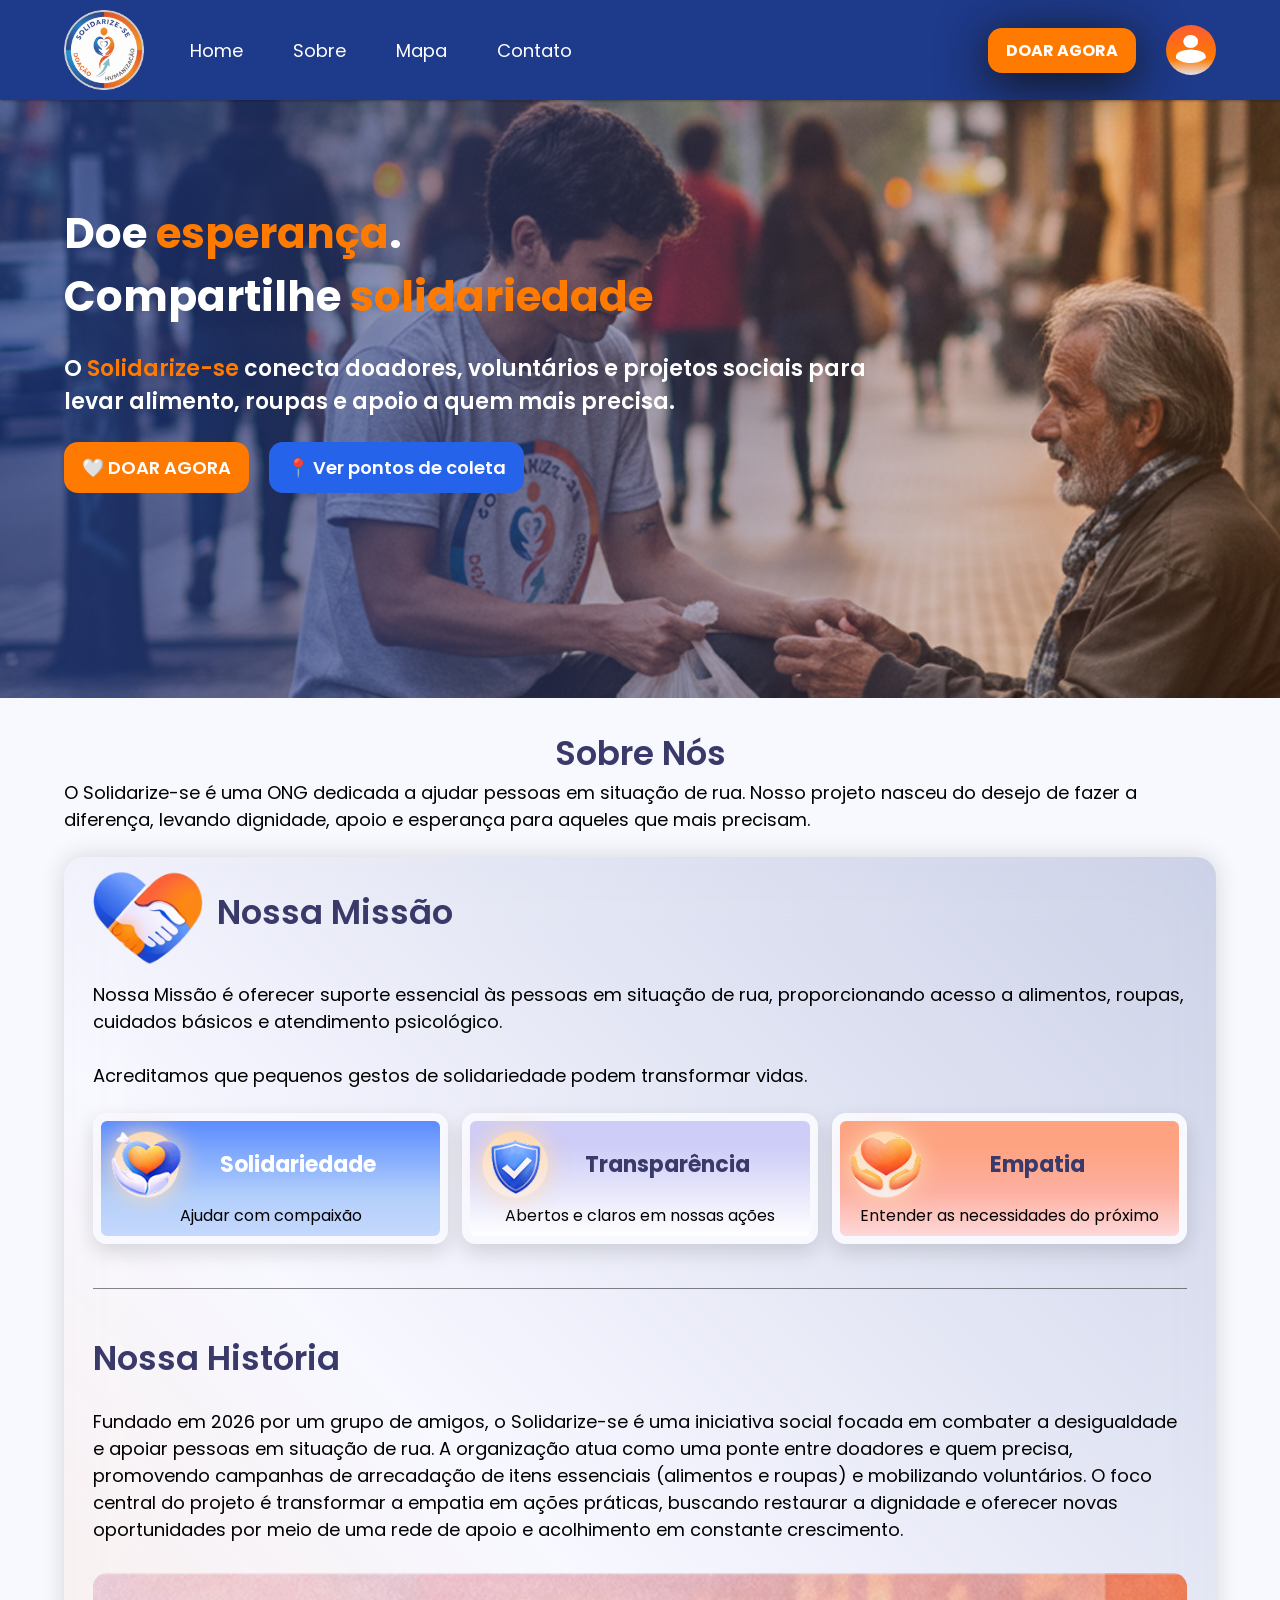
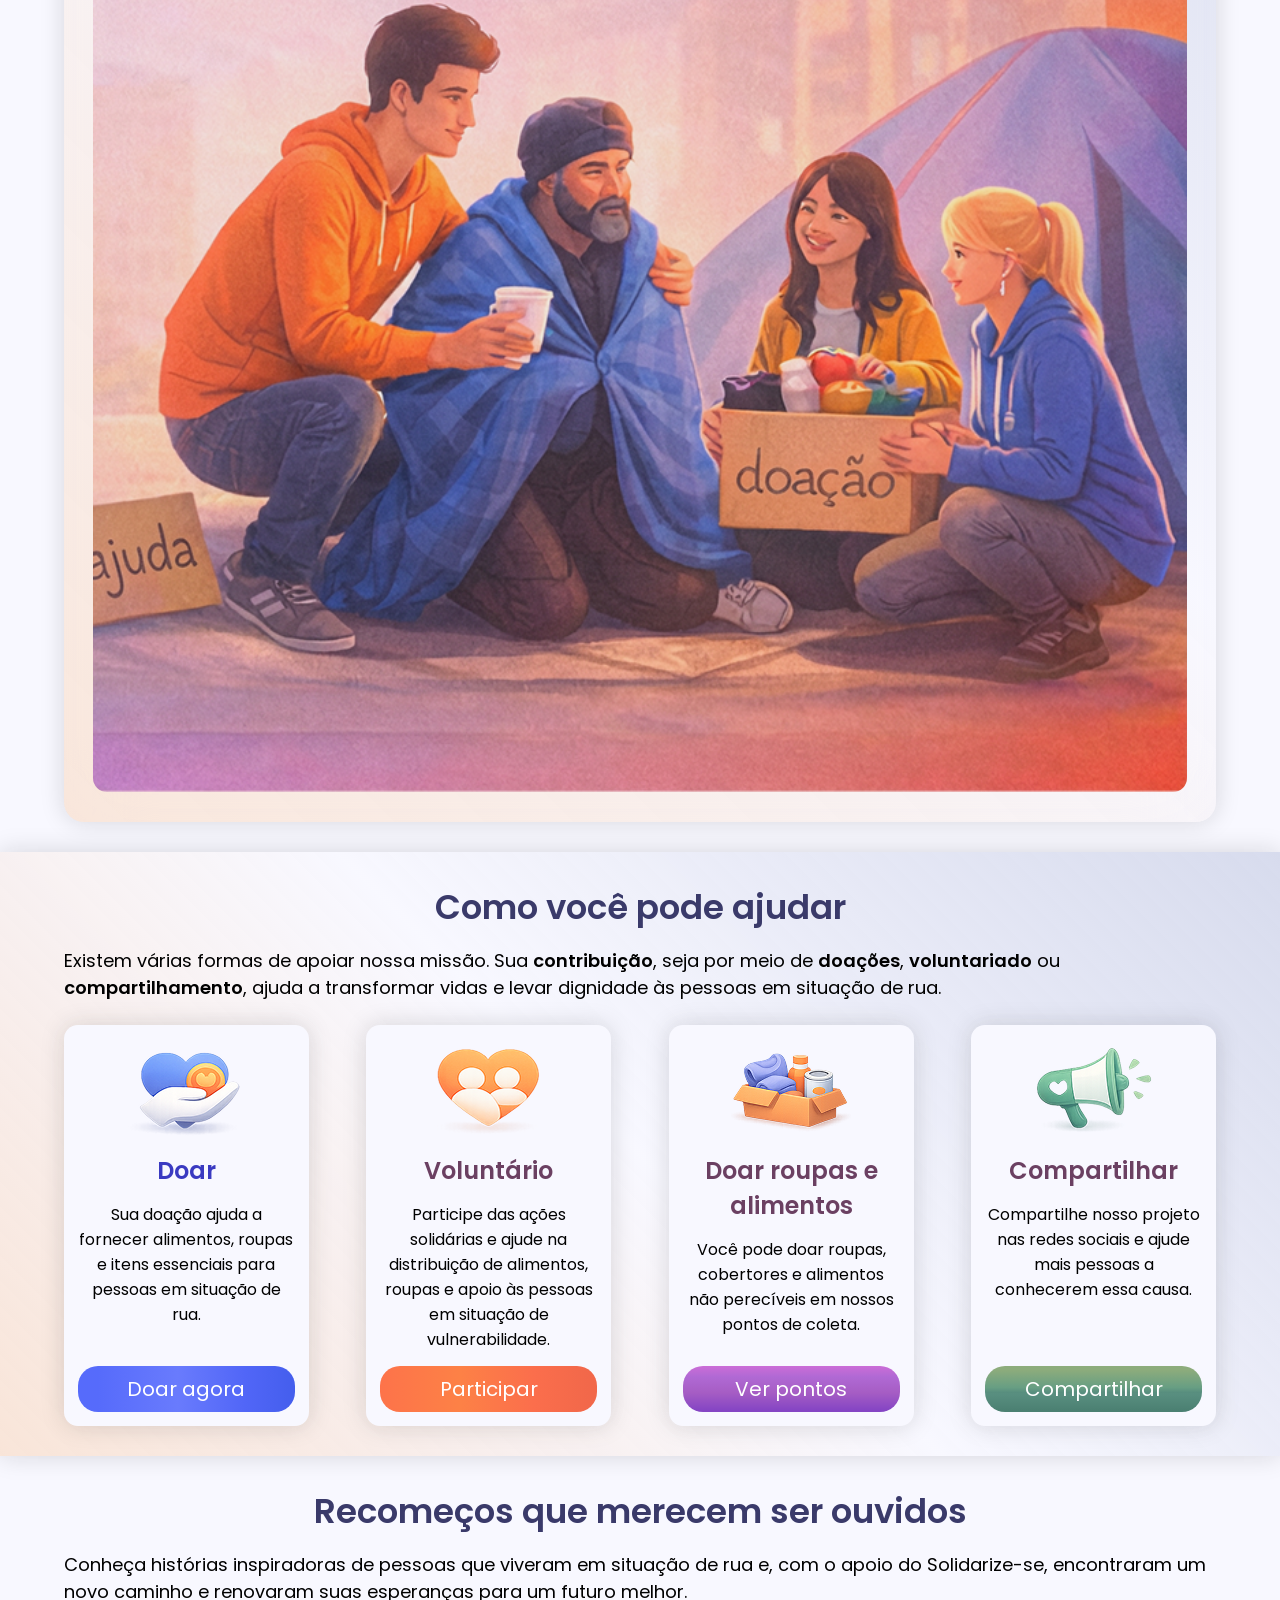
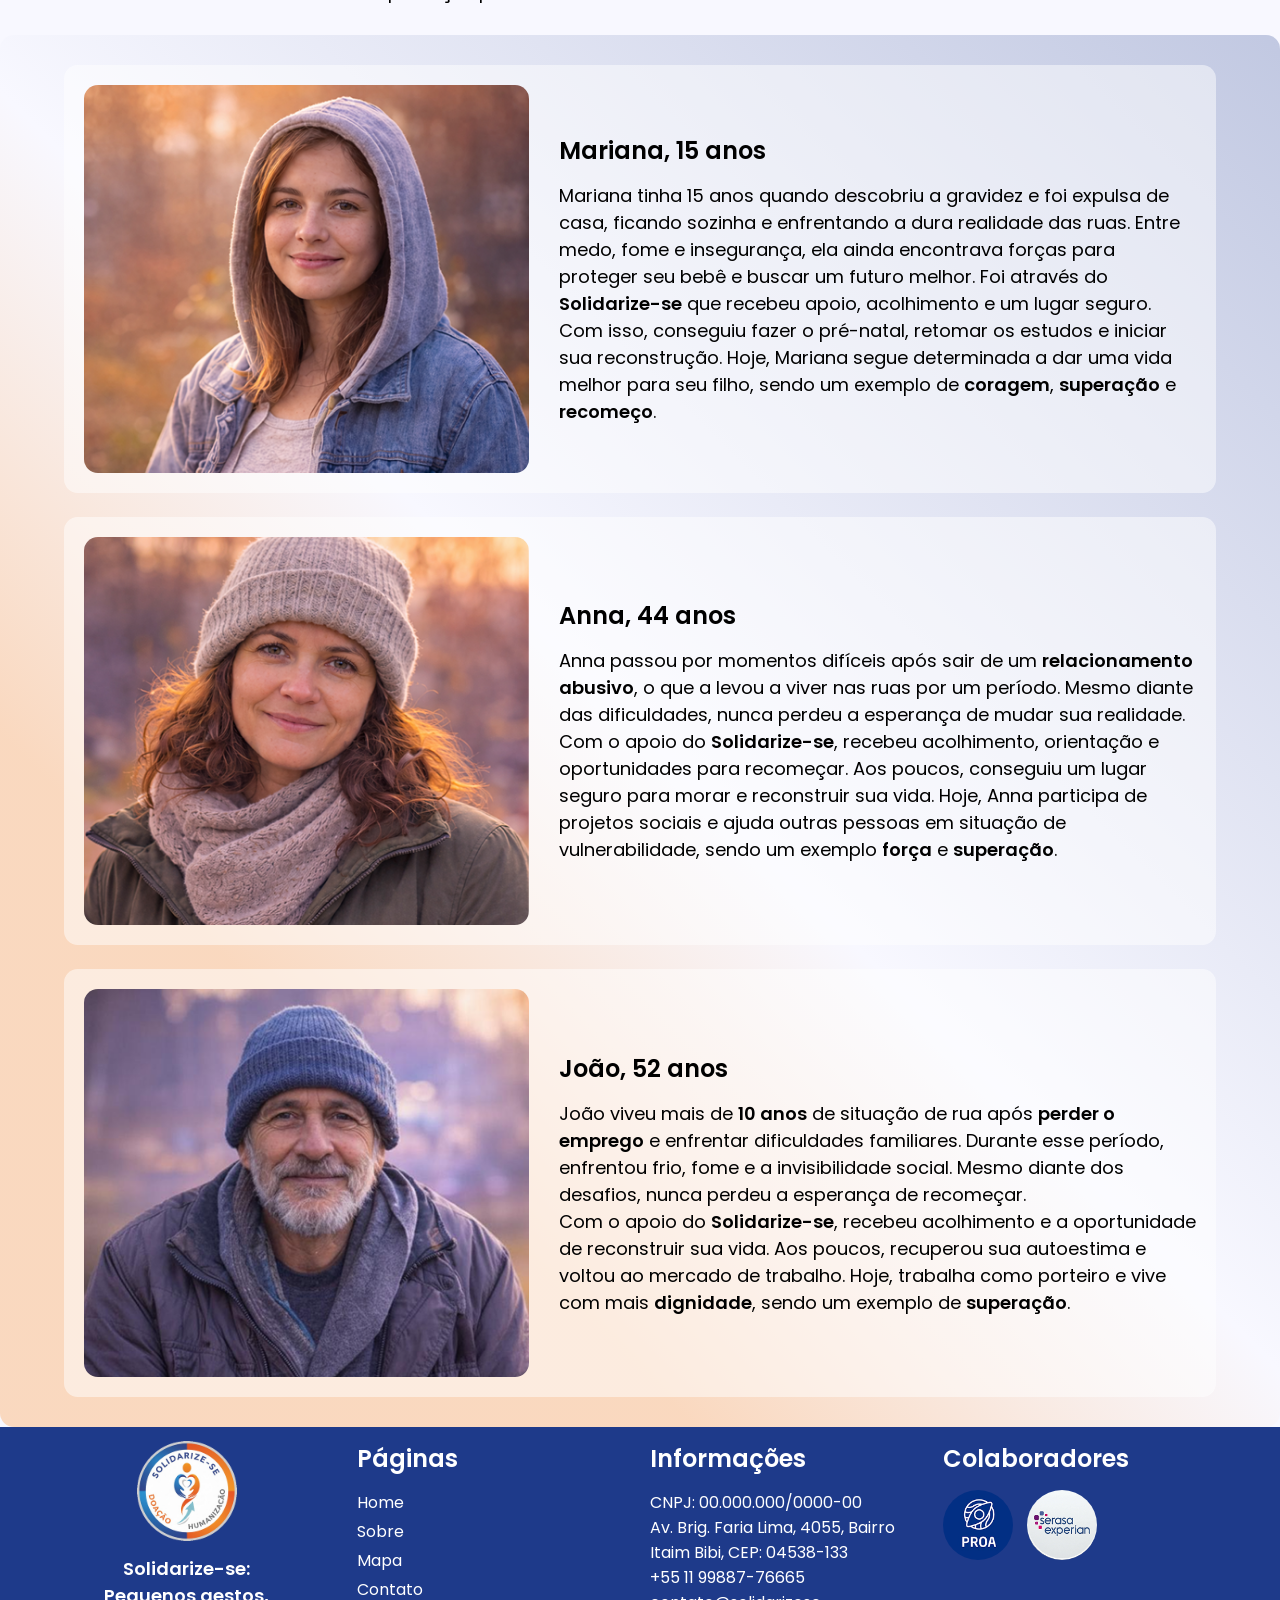
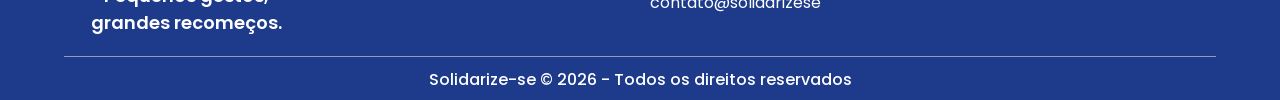
==== index.html @ 6c12a1a9 "feat: Adicionando a tela principal da plataforma" ====
<!DOCTYPE html>
<html lang="pt-br">
<head>
    <meta charset="UTF-8">
    <meta name="viewport" content="width=device-width, initial-scale=1.0">

    <link rel="stylesheet" href="./css/style.css" type="text/css">

    <meta name="author" content="Jéssica Santos">
    <meta name="author" content="Jhenifer Rayssa">
    <meta name="author" content="Matheus Júnior">
    <meta name="author" content="Matheus Matos">
    <meta name="author" content="Rafael Rocha">
    <meta name="author" content="Samuel Sousa">
    <meta name="author" content="Stephanie Almeida">
    <meta name="author" content="Yasmim Vale">

    <script src="./src/script.js" defer></script>

    <title>Solidarize-se | Home</title>
</head>
<body>

    <!--Acessibilidade Geral-->
     <script>
      (function(d) {
        var s = d.createElement("script");
        s.setAttribute("data-account", "yI0rffa6gk");
        s.setAttribute("src", "https://cdn.userway.org/widget.js");
        (d.body || d.head).appendChild(s);

        var style = d.createElement("style");
        style.innerHTML = `.uw-sl, .uwy div {top: 95% !important;} .ulsti, .uiiw {background-color: #FF7A00 !important; border-radius: 50% !important}`
        d.head.appendChild(style)

      })(document)
    </script>


    <!--Estruturação Principal-->

    <!--Header-->
    <header class="header">

        <!--Header - Menu Lateral-->

        <div class="sideMenu" id="sideMenu">
            <div class="leftSideMenu">
                <div class="exitButtonDiv">
                    <div>
                        <img src="./assets/images/Solidarize-Se-Logo.png" alt="Logo - Solidarize-se">
                    </div>

                    <button id="closeMenuBtn" title="Fechar menu" aria-label="Fechar menu">
                        <img src="./assets/icons/CloseMenuIcon.svg" alt="Ícone em X para fechar menu">
                    </button>
                </div>

                <nav class="navBar">
                    <ul class="pagePaths">
                        <li><a href="">Home</a></li>
                        <li><a href="">Sobre</a></li>
                        <li><a href="">Mapa</a></li>
                        <li><a href="">Contato</a></li>
                    </ul>

                    <div class="userOptions">
                        <a href="#" class="doarBtn">Doar Agora</a>
                        <button class="userBtn">
                            <img src="./assets/images/LoginImg.png" alt="Imagem do Usuário">
                        </button>
                    </div>
                </nav>
            </div>

            <div class="rightSideMenu" id="overlay"></div>
        </div>
        
        <!--Header - Itens Principais-->

        <img src="./assets/images/Solidarize-Se-Logo.png" alt="Logo - Solidarize-Se">

        <div class="navOptions">
            <nav>
                <ul>
                    <li><a href="">Home</a></li>
                    <li><a href="">Sobre</a></li>
                    <li><a href="">Mapa</a></li>
                    <li><a href="">Contato</a></li>
                </ul>
            </nav>
        </div>

        <div class="rightSide">
            <a href="#" class="doarBtn">Doar Agora</a>
            <button class="userBtn">
                <img src="./assets/images/LoginImg.png" alt="Imagem do Usuário">
            </button>

            <button class="burgerMenu" id="openMenuBtn">
                <img src="./assets/icons/BurgerMenuIcon.svg" alt="Ícone do Menu Hambúrguer">
            </button>
        </div>
    </header>

    <main>

        <!--Seção 1 - Principal-->

        <section id="mainSection">
            <div class="leftSide">
                <h1>
                    Doe <span class="colouredText">esperança</span>. <br>
                    Compartilhe <span class="colouredText">solidariedade</span>
                </h1>

                <h3>O <span class="colouredText">Solidarize-se</span> conecta doadores, voluntários e projetos sociais para levar alimento, roupas e apoio a quem mais precisa.</h3>

                <div>
                    <a href="#" class="doarBtn">🤍 DOAR AGORA</a>
                    <a href="#" class="coletaBtn">📍 Ver pontos de coleta</a>
                </div>
            </div>
        </section>

        <!--Seção 2 - Sobre Nós-->

        <section id="aboutSection">
            <div class="topAbout">
                <h2>Sobre Nós</h2>
                <p>O Solidarize-se é uma ONG dedicada a ajudar pessoas em situação de rua. Nosso projeto nasceu do desejo de fazer a diferença, levando dignidade, apoio e esperança para aqueles que mais precisam.</p>
            </div>

            <div class="ourMission">
                <div class="title">
                    <img src="./assets/images/MissaoImg.png" alt="Imagem de cumprimento entre duas mãos em formato de coração">
                    <h2>Nossa Missão</h2>
                </div>

                <div class="missionContent">
                    <p>Nossa Missão é oferecer suporte essencial às pessoas em situação de rua, proporcionando acesso a alimentos, roupas, cuidados básicos e atendimento psicológico.<br/><br/>Acreditamos que pequenos gestos de solidariedade podem transformar vidas.</p>

                    <div class="valuesDiv">
                        <div class="solidariedade valuesBox">
                            <img src="./assets/images/SolidariedadeImg.png" alt="Ícone de Solidariedade" class="img">
                            <h4 class="title">Solidariedade</h4>
                            <span class="text">Ajudar com compaixão</span>
                        </div>
                        <div class="transparencia valuesBox">
                            <img src="./assets/images/TransparenciaImg.png" alt="Ícone de Transparência" class="img">
                            <h4 class="title">Transparência</h4>
                            <span class="text">Abertos e claros em nossas ações</span>
                        </div>
                        <div class="empatia valuesBox">
                            <img src="./assets/images/EmpatiaImg.png" alt="Ícone de Empatia" class="img">
                            <h4 class="title">Empatia</h4>
                            <span class="text">Entender as necessidades do próximo</span>
                        </div>
                    </div>
                </div>

                <hr>

                <div class="ourStory">
                    <div class="leftSide">
                        <h2>Nossa História</h2>
                        <p>
                            Fundado em 2026 por um grupo de amigos, o Solidarize-se é uma iniciativa social focada em combater a desigualdade e apoiar pessoas em situação de rua.
                            A organização atua como uma ponte entre doadores e quem precisa, promovendo campanhas de arrecadação de itens essenciais (alimentos e roupas) e mobilizando voluntários.
                            O foco central do projeto é transformar a empatia em ações práticas, buscando restaurar a dignidade e oferecer novas oportunidades por meio de uma rede de apoio e acolhimento em constante crescimento.
                        </p>
                    </div>
                    <div class="rightSide">
                        <img src="./assets/images/OurStoryImg.png" alt="Imagem animada representando voluntários ajudando um morador de rua">
                    </div>
                </div>
            </div>
        </section>

        <!--Seção 3 - Como Você Pode Ajudar-->
        
        <section id="supportSection">
            <div class="topSupport">
                <h2>Como você pode ajudar</h2>
                <p>Existem várias formas de apoiar nossa missão. Sua <span>contribuição</span>, seja por meio de <span>doações</span>, <span>voluntariado</span> ou <span>compartilhamento</span>, ajuda a transformar vidas e levar dignidade às pessoas em situação de rua.</p>
            </div>

            <div class="supportDiv">
                <div class="doar supportBox">
                    <img src="./assets/images/DoarImg.png" alt="Ícone de doação">
                    <h4>Doar</h4>
                    <span>Sua doação ajuda a fornecer alimentos, roupas e itens essenciais para pessoas em situação de rua.</span>
                    <a href="#">Doar agora</a>
                </div>
                <div class="voluntario supportBox">
                    <img src="./assets/images/VoluntarioImg.png" alt="Ícone de voluntário">
                    <h4>Voluntário</h4>
                    <span>Participe das ações solidárias e ajude na distribuição de alimentos, roupas e apoio às pessoas em situação de vulnerabilidade.</span>
                    <a href="#">Participar</a>
                </div>
                <div class="roupasAlimentos supportBox">
                    <img src="./assets/images/RoupasAlimentosImg.png" alt="Ícone de doação de roupas e alimentos">
                    <h4>Doar roupas e alimentos</h4>
                    <span>Você pode doar roupas, cobertores e alimentos não perecíveis em nossos pontos de coleta.</span>
                    <a href="#">Ver pontos</a>
                </div>
                <div class="compartilhar supportBox">
                    <img src="./assets/images/CompartilharImg.png" alt="Ícone de compartilhamento">
                    <h4>Compartilhar</h4>
                    <span>Compartilhe nosso projeto nas redes sociais e ajude mais pessoas a conhecerem essa causa.</span>
                    <a href="#">Compartilhar</a>
                </div>
            </div>
        </section>

        <!--Seção 4 - História dos Moradores-->

        <section id="realStoriesSection">
            <div class="topStories">
                <h2>Recomeços que merecem ser ouvidos</h2>
                <p>Conheça histórias inspiradoras de pessoas que viveram em situação de rua e, com o apoio do Solidarize-se, encontraram um novo caminho e renovaram suas esperanças para um futuro melhor.</p>
            </div>
            <div class="mainStoriesDiv">
                <div class="mainStoriesBox">
                    <img src="./assets/images/MarianaImg.png" alt="Imagem representando a Mariana" class="img">
                    <div class="content">
                        <h4>Mariana, 15 anos</h4>
                        <p>
                            Mariana tinha 15 anos quando descobriu a gravidez e foi expulsa de casa, ficando sozinha e enfrentando a dura realidade das ruas.
                            Entre medo, fome e insegurança, ela ainda encontrava forças para proteger seu bebê e buscar um futuro melhor.
                            Foi através do <span>Solidarize-se</span> que recebeu apoio, acolhimento e um lugar seguro.
                            Com isso, conseguiu fazer o pré-natal, retomar os estudos e iniciar sua reconstrução.
                            Hoje, Mariana segue determinada a dar uma vida melhor para seu filho, sendo um exemplo de <span>coragem</span>, <span>superação</span> e <span>recomeço</span>.
                        </p>
                    </div>
                </div>
                <div class="mainStoriesBox">
                    <img src="./assets/images/AnnaImg.png" alt="Imagem representando a Anna" class="img">
                    <div class="content">
                        <h4>Anna, 44 anos</h4>
                        <p>
                            Anna passou por momentos difíceis após sair de um <span>relacionamento abusivo</span>, o que a levou a viver nas ruas por um período. Mesmo diante das dificuldades, nunca perdeu a esperança de mudar sua realidade. <br>
                            Com o apoio do <span>Solidarize-se</span>, recebeu acolhimento, orientação e oportunidades para recomeçar. Aos poucos, conseguiu um lugar seguro para morar e reconstruir sua vida.
                            Hoje, Anna participa de projetos sociais e ajuda outras pessoas em situação de vulnerabilidade, sendo um exemplo <span>força</span> e <span>superação</span>.
                        </p>
                    </div>
                </div>
                 <div class="mainStoriesBox">
                    <img src="./assets/images/JoaoImg.png" alt="Imagem representando o João" class="img">
                    <div class="content">
                        <h4>João, 52 anos</h4>
                        <p>
                            João viveu mais de <span>10 anos</span> de situação de rua após <span>perder o emprego</span> e enfrentar dificuldades familiares.
                            Durante esse período, enfrentou frio, fome e a invisibilidade social.
                            Mesmo diante dos desafios, nunca perdeu a esperança de recomeçar. <br>
                            Com o apoio do <span>Solidarize-se</span>, recebeu acolhimento e a oportunidade de reconstruir sua vida.
                            Aos poucos, recuperou sua autoestima e voltou ao mercado de trabalho.
                            Hoje, trabalha como porteiro e vive com mais <span>dignidade</span>, sendo um exemplo de <span>superação</span>.
                        </p>
                    </div>
                </div>
            </div>
        </section>
    </main>

    <!--Footer-->
    <footer class="footer">
        <nav>
            <div class="logo">
                <img src="./assets/images/Solidarize-Se-Logo.png" alt="Logo - Solidarize-Se">
                <h4>Solidarize-se: <br> Pequenos gestos, grandes recomeços.</h4>
            </div>
            <div class="pages">
                <h3>Páginas</h3>
                <ul>
                    <li><a href="#">Home</a></li>
                    <li><a href="#">Sobre</a></li>
                    <li><a href="#">Mapa</a></li>
                    <li><a href="#">Contato</a></li>
                </ul>
            </div>
            <div class="info">
                <h3>Informações</h3>
                <div class="infoDiv">
                    <p>CNPJ: 00.000.000/0000-00</p>
                    <p>Av. Brig. Faria Lima, 4055, Bairro Itaim Bibi, CEP: 04538-133</p>
                    <p>+55 11 99887-76665 <br> contato@solidarizese</p>
                </div>
            </div>
            <div class="partners">
                <h3>Colaboradores</h3>
                <div class="partnersDiv">
                    <img src="./assets/images/ProaImg.jpg" alt="Logo do Instituto PROA">
                    <img src="./assets/images/SerasaImg.jpg" alt="Logo do Serasa">
                </div>
            </div>
        </nav>
        <hr>
        <h5>Solidarize-se © 2026 - Todos os direitos reservados</h5>
    </footer>
</body>
</html>
---- css/style.css ----
@import url('https://fonts.googleapis.com/css2?family=Poppins:ital,wght@0,100;0,200;0,300;0,400;0,500;0,600;0,700;0,800;0,900;1,100;1,200;1,300;1,400;1,500;1,600;1,700;1,800;1,900&display=swap');


* {
    padding: 0;
    margin: 0;
    box-sizing: border-box;
}

html, body {
    font-family: "Poppins", sans-serif;
    background-color: var(--cor-pagina-branco);
}

h1 { font-size: 46px; }

h2 {
    font-size: 34px;
    font-weight: 600;
    color: var(--cor-texto-roxo);
}

p { font-size: 20px; }

/* Variáveis */
:root {
    /* Cores */
    --cor-pagina-azul: #1E3A8A;
    --cor-pagina-laranja: #FF7A00;
    --cor-pagina-branco: #F8F8FF;

    --cor-texto-roxo: #3A3A6A;
    --cor-texto-preto: #111111;
    --cor-texto-branco: #FFFFFF;

    /* Fontes */
    --fonte-poppins: "Poppins";
    --fonte-tamanho-titulo: 50px;
    --fonte-tamanho-texto: 30px;

    /* Gap */
    --gap-principal: 14px;
}

/* Animações */
@keyframes slideInDefault {
    from { transform: translateX(-100%); }
    to { transform: translateX(0); }
}

@keyframes slideOutDefault {
    from { transform: translateX(0); }
    to { transform: translateX(-100%); }
}

@keyframes enterBackground {
    from { opacity: 0; }
    to { opacity: 1; }
}

@keyframes exitBackground {
    from { opacity: 1; }
    to { opacity: 0; }
}

/* Home - Estilização Principal */

/* Header */

/* Menu Lateral */

.header .sideMenu {
    position: absolute;
    width: 100%;
    height: 100dvh;
    z-index: 100;

    display: none;
    left: 0;
    top: 0;
}

.open .leftSideMenu { animation: slideInDefault 0.3s ease-in-out; }

.open .rightSideMenu { animation: enterBackground 0.3s forwards ease-in-out; }

.close .leftSideMenu { animation: slideOutDefault 0.3s ease-in-out forwards; }

.close .rightSideMenu { animation: exitBackground 0.3s forwards ease-in-out; }

.header .sideMenu .leftSideMenu {
    width: 450px;
    height: auto;
    background-color: var(--cor-pagina-azul);
    z-index: 2;
}

.header .sideMenu .exitButtonDiv {
    position: fixed;
    width: inherit;
    height: 100px;

    display: flex;
    justify-content: space-between;
    align-items: center;
    box-shadow: 1px 1px 2px rgb(17 17 17 / 0.31);

    padding: 0 14px;
}

.header .sideMenu .exitButtonDiv button {
    width: 40px;
    height: 40px;
    background-color: var(--cor-texto-preto);
    margin-left: 8px;
}

.header .sideMenu .exitButtonDiv div {
    background: none;
    padding: 0;

    display: flex;
    align-items: center;
    height: 100%;
}

.header .sideMenu .exitButtonDiv button {
    all: unset;

    background-color: var(--cor-pagina-laranja);
    border-radius: 50px;

    width: 40px;
    height: 40px;
    padding: 8px;
}

.header .sideMenu .exitButtonDiv img { width: 80px; }

.header .sideMenu .exitButtonDiv button img { width: 100%; height: 100%; }

.header .sideMenu .navBar {
    height: calc(100% - 100px);
    margin-top: 100px;
    padding: 14px;

    display: flex;
    flex-direction: column;
    align-items: flex-start;
    justify-content: space-between;
    overflow-y: auto;
}

.header .sideMenu .userOptions { width: 100%; display: flex; justify-content: space-between; }

.header .sideMenu .pagePaths {
    height: auto;
    padding: 8px 0 0 2px;
    list-style: none;

    display: flex;
    flex-direction: column;
    align-items: flex-start;
    row-gap: 8px;
    color: var(--cor-texto-branco);
    font-size: 20px;
}

.header .sideMenu .pagePaths a { padding: 4px 8px; }

.header .rightSideMenu {
    position: absolute;
    width: 100%;
    height: 100%;
    backdrop-filter: blur(4px);
    background-color: rgb(17 17 17 / 0.5);
    right: 0;
    top: 0;
    z-index: 1;
}

/* Header Principal */

.header {
    position: fixed;

    top: 0;
    left: 0;
    transition: transform 0.3s ease-in-out;

    width: 100%;
    display: flex;
    background-color: var(--cor-pagina-azul);

    box-shadow: 1px 1px 2px rgba(17, 17, 17, .31);

    padding: 10px 5%;
    column-gap: 4%;

    z-index: 99;
}

.hidden { transform: translateY(-100%); }

.header img {
    width: 80px;
    height: auto;
}

.header .navOptions { align-content: center; }

.header .navOptions ul {
    list-style: none;

    display: flex;
    column-gap: 50px;
    color: var(--cor-texto-branco);
    font-size: 18px;
}

.header a, #mainSection a { text-decoration: none; color: inherit; }

.header a:not(.doarBtn):hover { text-decoration: underline; }

.header .rightSide {
    margin-left: auto;

    display: flex;
    align-items: center;
    column-gap: 30px;
}

.header .doarBtn {
    color: var(--cor-texto-branco);
    background-color: var(--cor-pagina-laranja);

    text-transform: uppercase;
    box-shadow: 0 10px 50px var(--cor-texto-preto);
    padding: 10px 18px;
    border-radius: 14px;
    font-weight: bold;

    cursor: pointer;
}

.header .userBtn {
    all: unset;

    width: 50px;
    height: 50px;
    padding: 10px;
    background: linear-gradient(
        to bottom,
        #FD5C33 0%,
        var(--cor-pagina-laranja) 68%,
        rgb(255 252 252 / 0.87) 100%
    );

    border-radius: 50%;

    box-sizing: border-box;
    cursor: pointer;
}

.header .userBtn img { width: 100%; }

.header .burgerMenu { display: none; }

/* Seção 1 - Principal */

#mainSection {
    position: relative;

    background-image:
        linear-gradient(
            to right,
            rgb(30 58 138 / 0.65) 10%,
            rgb(255 106 0 / 0.15) 100%
        ),
        url("../assets/images/HomeMainImg.png");
    background-position: center 40%;
    background-repeat: no-repeat;
    background-size: cover;

    padding: 8% 5% 16% 5%;
    margin-top: 100px;
}

#mainSection .leftSide {
    width: 44%;

    display: flex;
    flex-direction: column;

    row-gap: 24px;
}

#mainSection h1, #mainSection h3 { color: var(--cor-texto-branco); }

#mainSection h3 { font-size: 24px; font-weight: 600 }

#mainSection .colouredText { color: var(--cor-pagina-laranja); }

#mainSection .leftSide div {
    display: flex;
    gap: 20px;
}

#mainSection .doarBtn, #mainSection .coletaBtn {
    font-size: 18px;
    font-weight: 600;
    color: var(--cor-texto-branco);
    padding: 12px 18px;
    border-radius: 14px;

    cursor: pointer;
}

#mainSection .doarBtn {
    background-color: var(--cor-pagina-laranja);
    text-transform: uppercase;
}

#mainSection .coletaBtn { background-color: #2563EB; }


/* Seção 2 - Sobre Nós */

#aboutSection {
    position: relative;

    padding: 30px 5%;

    display: grid;
    row-gap: 24px;
}

#aboutSection .topAbout h2 { text-align: center; }

#aboutSection .ourMission {
    position: relative;

    display: grid;
    row-gap: var(--gap-principal);

    box-shadow: 0 0px 24px rgb(17 17 17 / 0.15);

    backdrop-filter: blur(40px);
    -webkit-backdrop-filter: blur(40px);

    border-radius: 20px;
}

#aboutSection .ourMission::before {
    content: "";
    position: absolute;

    inset: 0;
    background: linear-gradient(
        45deg,
        rgb(255 122 0 / 0.7) 0%,
        var(--cor-pagina-branco) 50%,
        var(--cor-pagina-azul) 100%
    );
    opacity: 0.2;
    pointer-events: none;
    z-index: -1;

    border-radius: inherit;
}

#aboutSection .ourMission hr {
    margin: 0 calc(2.5% + 55px);
    border: none;
    background-color: rgb(17 17 17 / 0.5);
    height: 1px;
}

#aboutSection .title {
    display: flex;
    align-items: center;

    column-gap: var(--gap-principal);
    padding: 0 2.5%;
}

#aboutSection .title img { width: 110px; }

#aboutSection .missionContent {
    display: grid;
    row-gap: 24px;

    margin: 0 calc(2.5% + 55px);
    padding-bottom: 30px;
}

#aboutSection .valuesDiv {
    display: flex;
    justify-content: space-between;
    flex-wrap: wrap;

    gap: var(--gap-principal);
}

#aboutSection .valuesBox {
    width: 310px;

    display: grid;

    grid-template-columns: 75px auto;
    grid-template-rows: 70px auto;
    grid-template-areas: "img title" "text text";

    grid-row-gap: 4px;

    border-radius: 14px;
    border: 8px solid var(--cor-pagina-branco);
    box-shadow: 0 8px 20px rgb(17 17 17 / 0.15);
    padding: 8px;
}

#aboutSection .solidariedade { background: linear-gradient(to bottom, #5B8CFF 0%, #B2CFFB 65%, #C6D8FD 100%); }

#aboutSection .transparencia { background: linear-gradient(to bottom,#CECDF7 23%, var(--cor-texto-branco) 100%); }

#aboutSection .empatia { background: linear-gradient(to bottom, #FDA381 23%, #FDAFA0 61%, #FED8D9 100%); }

#aboutSection .valuesBox .img {
    grid-area: img;

    width: 75px;
    height: auto;

    filter: drop-shadow(0px 0px 12px #FEDAB3);
}

#aboutSection .valuesBox .title {
    grid-area: title;
    
    font-size: 22px;
    padding-left: 18px;
}

#aboutSection .valuesBox:not(.solidariedade) .title { color: var(--cor-texto-roxo) }

#aboutSection .solidariedade .title { color: var(--cor-texto-branco) }

#aboutSection .valuesBox .text {
    grid-area: text;

    font-size: 16px;
    text-align: center;
}

#aboutSection .ourStory {
    display: flex;

    padding: 30px 0 0 2.5%;
    column-gap: var(--gap-principal);
}

#aboutSection .ourStory .leftSide { display: flex; flex-direction: column; width: 60%; row-gap: 24px; justify-content: center; padding-bottom: 30px; }

#aboutSection .ourStory .rightSide { width: 40%; display: flex; align-items: flex-end; justify-content: flex-end; }

#aboutSection .ourStory img {
    width: 90%;

    border-top-left-radius: 14px;
    border-bottom-left-radius: 14px;
    border-bottom-right-radius: 14px;
}


/* Seção 3 - Como Você Pode Ajudar */

#supportSection {
    position: relative;

    display: grid;
    row-gap: 24px;

    padding: 30px 5%;
    box-shadow: 0 0px 24px rgb(17 17 17 / 0.15);

    z-index: 1;
}

#supportSection::before {
    content: "";
    position: absolute;

    inset: 0;
    background: linear-gradient(
        45deg,
        rgb(255 122 0 / 0.5) 0%,
        var(--cor-pagina-branco) 50%,
        rgb(30 58 138 / 0.5) 100%
    );
    opacity: 0.3;
    pointer-events: none;
    z-index: -1;
}

#supportSection .topSupport { display: grid; row-gap: var(--gap-principal); }

#supportSection h2 { text-align: center; }

#supportSection p span { font-weight: 600; }

#supportSection .supportDiv {
    display: grid;
    grid-template-columns: repeat(auto-fit, minmax(220px, 1fr));
    grid-gap: 30px 5%;
    justify-items: center;
}

#supportSection .supportBox {
    width: 100%;
    max-width: 370px;
    display: flex;
    flex-direction: column;
    align-items: center;

    row-gap: var(--gap-principal);
    padding: 14px;

    border-radius: 14px;
    background-color: var(--cor-pagina-branco);
    box-shadow: 0 0px 24px rgb(17 17 17 / 0.15);

    text-align: center;
}

#supportSection .supportBox img { width: 120px; height: auto; }

#supportSection .supportBox h4 { font-size: 24px; font-weight: 600; color: #6B4062; }

#supportSection .supportBox:first-of-type h4 { color: #3A3AC1 }

#supportSection .supportBox span { font-size: 16px; }

#supportSection .supportBox a {
    width: 100%;
    font-size: 20px;
    color: var(--cor-texto-branco);
    border-radius: 20px;
    padding: 8px 0;

    margin-top: auto;

    text-decoration: none;

    cursor: pointer;
}

#supportSection .doar a {
    background: linear-gradient(
        to right,
        #566BFB 9%,
        #697BFD 46%,
        #5166F7 77%,
        #445EED 100%
    );
}

#supportSection .voluntario a {
    background: linear-gradient(
        to right,
        #FD734A 0%,
        #FD8146 37%,
        #FB6E4C 71%,
        #F2684A 96%
    );
}

#supportSection .roupasAlimentos a {
    background: linear-gradient(
        to bottom,
        #CB6DD7 0%,
        #B069D4 24%,
        #A65DC4 58%,
        #8545C4 96%
    );
}

#supportSection .compartilhar a {
    background: linear-gradient(
        to bottom,
        #8DAC7C 8%,
        #679E83 47%,
        #578D7E 58%,
        #598F80 60%,
        #4B8072 96%
    );
}


/* Seção 4 - Recomeços que Merecem ser Ouvidos - Histórias dos Moradores de Rua */

#realStoriesSection h2 { text-align: center; }

#realStoriesSection .topStories { display: grid; row-gap: 14px; padding: 30px 5%; } 

#realStoriesSection .mainStoriesDiv {
    position: relative;

    display: flex;
    flex-direction: column;
    row-gap: 24px;
    z-index: 1;

    padding: 30px 0;
}

#realStoriesSection .mainStoriesDiv::before {
    content: "";
    position: absolute;

    inset: 0;
    background: linear-gradient(
        45deg,
        rgb(255 122 0 / 0.5) 26%,
        var(--cor-pagina-branco) 50%,
        rgb(30 58 138 / 0.5) 100%
    );
    opacity: 0.5;
    pointer-events: none;
    border-radius: 14px;
    z-index: -1;
}

#realStoriesSection .mainStoriesBox {
    display: grid;
    grid-template-columns: 25% auto;

    grid-template-areas: "img content";
    grid-gap: 30px;
    padding: 20px;
    margin: 0 5%;

    background-color: rgb(255 255 255 / 0.5);
    border-radius: 14px;
}

#realStoriesSection img {
    grid-area: img;

    width: 100%;
    height: auto;
    align-self: center;

    border-radius: inherit;
}

#realStoriesSection .content {
    grid-area: content;

    display: flex;
    flex-direction: column;
    justify-content: center;
    row-gap: 14px;

    padding: 30px 0;
}

#realStoriesSection h4 { font-size: 24px; font-weight: 600; }

#realStoriesSection .content p span { font-weight: 600; }


/* Footer */

.footer {
    position: relative;

    background-color: var(--cor-pagina-azul);
    color: var(--cor-texto-branco);
    padding: 14px 5% 8px 5%;
}

.footer nav {
    display: grid;

    grid-template-areas: "logo pages info partners";
    grid-template-columns: repeat(4, 1fr);
    grid-gap: 20px;
}

.footer nav h3 { font-size: 24px; font-weight: 600; }

.footer .logo {
    grid-area: logo;

    width: 90%;
    display: flex;
    flex-direction: column;
    align-items: center;

    row-gap: var(--gap-principal);
}

.footer .logo img {
    width: 100px;
}

.footer .logo h4 { text-align: center; font-size: 18px; font-weight: 600; }

.footer .pages { grid-area: pages; display: flex; flex-direction: column; row-gap: var(--gap-principal); }

.footer .pages ul { list-style: none; display: flex; flex-direction: column; row-gap: 4px; }

.footer .pages ul li { font-size: 16px; color: var(--cor-texto-branco); }

.footer .pages a { text-decoration: none; color: inherit; }

.footer .pages a:hover { text-decoration: underline; }

.footer .info {
    grid-area: info;

    display: flex;
    flex-direction: column;
    row-gap: var(--gap-principal);
}

.footer .info p { font-size: 16px; }

.footer .partners {
    grid-area: partners;

    display: flex;
    flex-direction: column;
    row-gap: var(--gap-principal);
}

.footer .partnersDiv { display: flex; column-gap: var(--gap-principal); }

.footer .partners img { width: 70px; border-radius: 50%; }

.footer hr { background-color: rgb(255 255 255 / 0.5); height: 1px; border: none; margin: 20px 0 10px 0; }

.footer h5 { text-align: center; font-size: 16px; font-weight: 500; }

/* Home - Estilização Responsiva */

@media (max-width: 1280px) {
    h1 { font-size: 42px; }

    p { font-size: 18px; }

    /* Seção 1 - Principal */

    #mainSection h3 { font-size: 22px }

    #mainSection .leftSide { width: 70%; }

    /* Seção 2 - Sobre Nós */

    #aboutSection .missionContent, #aboutSection .ourMission hr { margin: 0 2.5%; }

    #aboutSection .valuesDiv {
        display: grid;
        grid-template-columns: repeat(auto-fit, minmax(300px, 1fr));
    }

    #aboutSection .valuesBox { width: 100%; }

    #aboutSection .valuesBox .title { width: 100%; padding: 0 8% 0 0; justify-content: center; }

    #aboutSection .ourStory { flex-direction: column; padding: 30px 2.5%; }

    #aboutSection .ourStory .leftSide, #aboutSection .ourStory .rightSide { width: 100%; }

    #aboutSection .ourStory .rightSide { justify-content: center; }

    #aboutSection .ourStory img { width: 100%; border-radius: 14px; }

    /* Seção 4 - Histórias dos Moradores */

    #realStoriesSection .mainStoriesBox { grid-template-columns: 40% auto; }
}

@media (max-width: 1000px) {
    /* Header */

    /* Menu Lateral */
    .sideMenu .rightSide { backdrop-filter: none; background-color: rgb(17 17 17 / 0.8); }

    /* Header Principal */

    .header .burgerMenu {
        all: unset;

        display: block;
    }

    .header .burgerMenu img { width: 32px; }

    .header .navOptions, .header .rightSide .doarBtn, .header .rightSide .userBtn { display: none; }

    /* Seção 4 - Histórias dos Moradores */

    #realStoriesSection .mainStoriesBox {
        grid-template-columns: auto;
        grid-template-areas: "img" "content";
    }

    #realStoriesSection .content { padding: 0; }

    /* Footer */

    .footer nav { grid-template-columns: repeat(2, 1fr); grid-template-areas: "logo partners" "pages info"; }
}

/* Tablet */

@media (max-width: 768px) {
    h1 { font-size: 36px; }

    h2 { font-size: 32px; }

    /* Header */

    /* Menu Lateral */
    .header .sideMenu .leftSideMenu { width: 300px; }

    /* Seção 1 - Principal */

    #mainSection {
        background-position: right;
        background-repeat: no-repeat;
        background-size: cover;

        padding: 8% 5% 16% 5%;
        margin-top: 100px;
    }

    #mainSection .leftSide { width: 100%; }

    #mainSection .leftSide div { column-gap: 14px; }

    #mainSection .doarBtn, #mainSection .coletaBtn {
        font-size: 16px;
        padding: 6px 12px;
        border-radius: 8px;

        cursor: pointer;
    }

    /* Seção 2 - Sobre Nós */

    #aboutSection .valuesDiv { grid-template-columns: repeat(1, 1fr); }

    /* Seção 3 - Como Você Pode Ajudar */

    #supportSection .supportDiv {
        grid-template-columns: repeat(auto-fit, minmax(220px, 1fr));
        grid-gap: 30px var(--gap-principal);
    }

    #supportSection .supportBox { max-width: none; }

    /* Seção 4 - Histórias dos Moradores */

    #realStoriesSection h2 { text-align: left; }
}

@media (max-width: 480px) {
    h1 { font-size: 34px; }

    h2 { font-size: 30px; }

    /* Header */

    /* Menu Lateral */
    .header .sideMenu .leftSideMenu { width: 275px; }

    /* Seção 1 - Principal */

    #mainSection {
        background-image:
        linear-gradient(
            to right,
            rgb(30 58 138 / 0.85) 15%,
            rgb(255 106 0 / 0.25) 100%
        ),
        url("../assets/images/HomeMainImg.png");
        background-position: 80% center;
    }

    #mainSection .leftSide div { flex-direction: column; }

    #mainSection .doarBtn, #mainSection .coletaBtn { text-align: center; }

    /* Seção 2 - Sobre Nós */

    #aboutSection { padding: 30px 0; }

    #aboutSection .topAbout { padding: 0 5%; }

    #aboutSection .valuesBox .title { padding: 0 30px 0 0; }

    #aboutSection .title img { width: 80px; }

    #aboutSection .ourMission { border-radius: 0; }

    #aboutSection .missionContent { margin: 0 5%; }

    #aboutSection .missionContent, #aboutSection .ourMission hr { margin: 0 5%; }

    #aboutSection .valuesBox { grid-template-columns: 60px auto; grid-template-rows: 60px auto; }

    #aboutSection .valuesBox .img { width: 65px; }

    #aboutSection .ourStory { padding: 30px 5%; }

    /* Footer */

    .footer nav { grid-template-columns: repeat(1, 1fr); grid-template-areas: "logo" "partners" "pages" "info"; justify-items: center; }

    .footer .logo, .footer .partners, .footer .pages, .footer .info { width: 80%; }
}
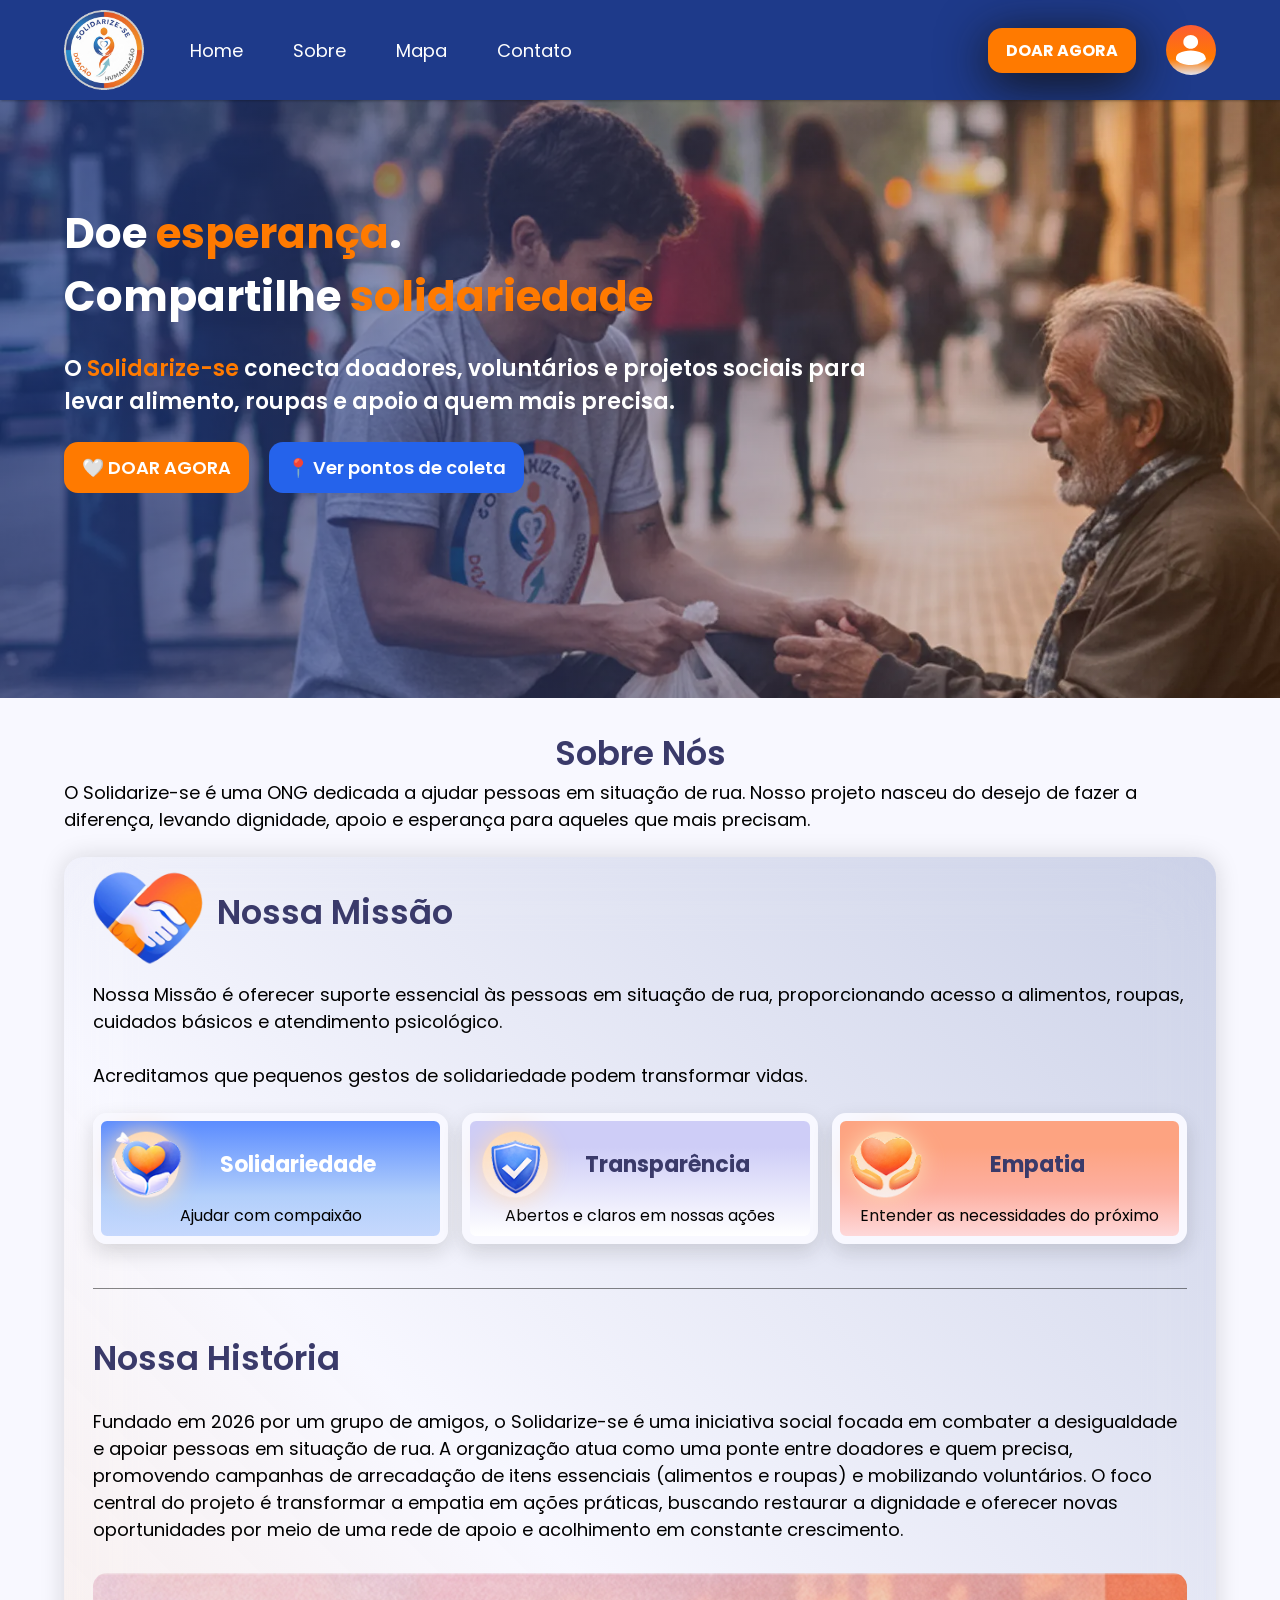
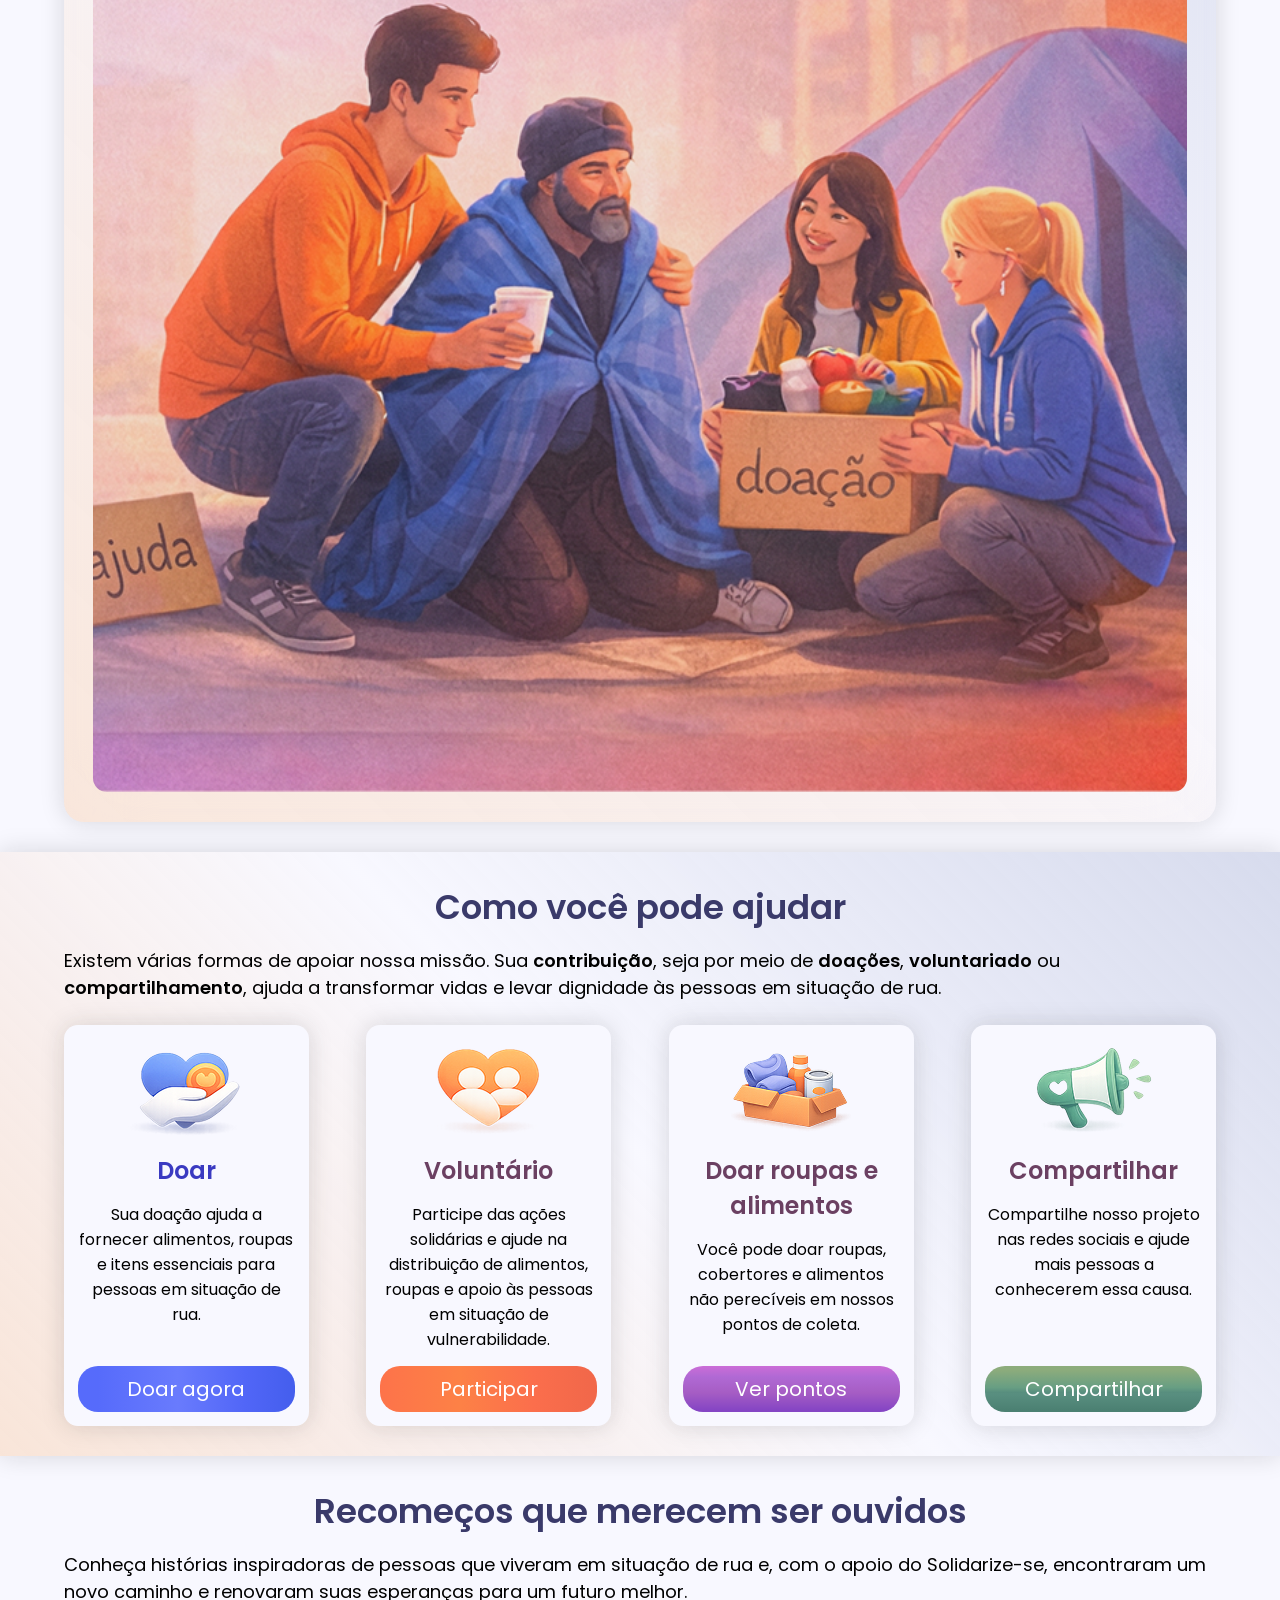
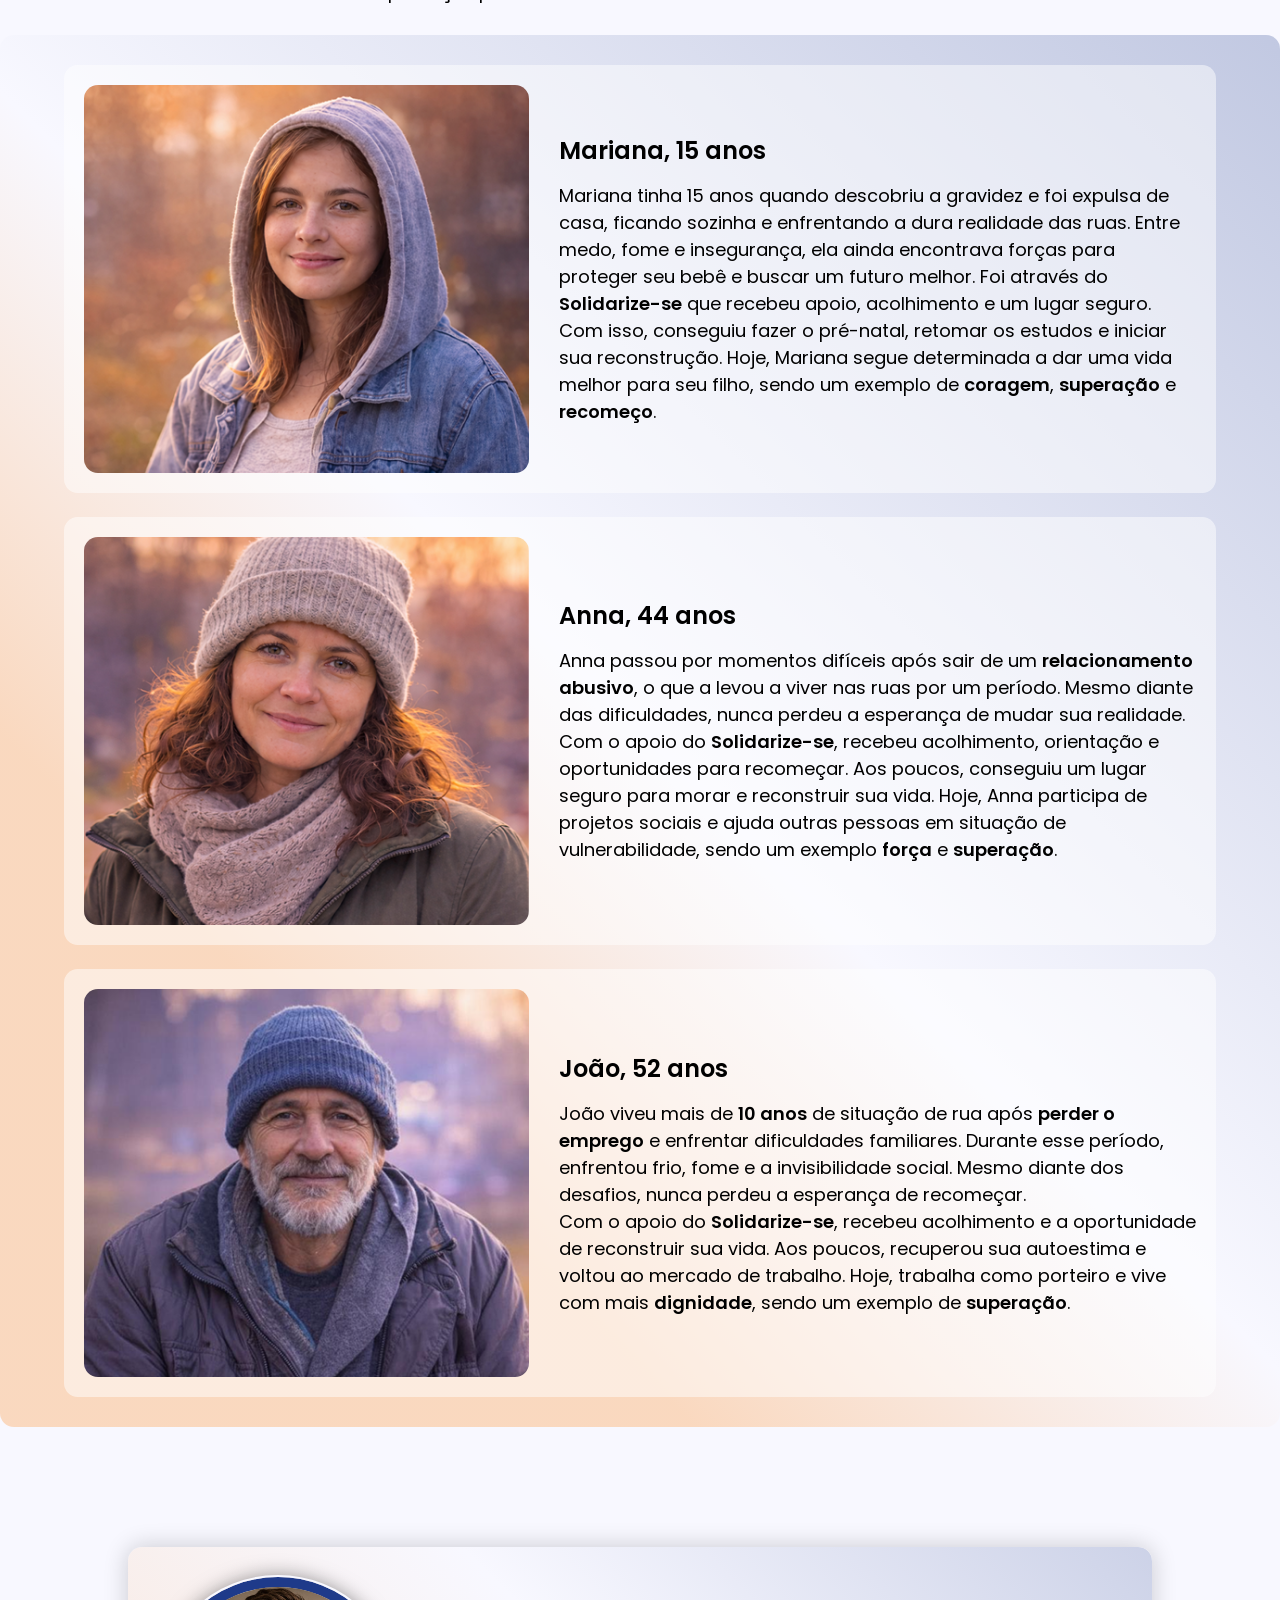
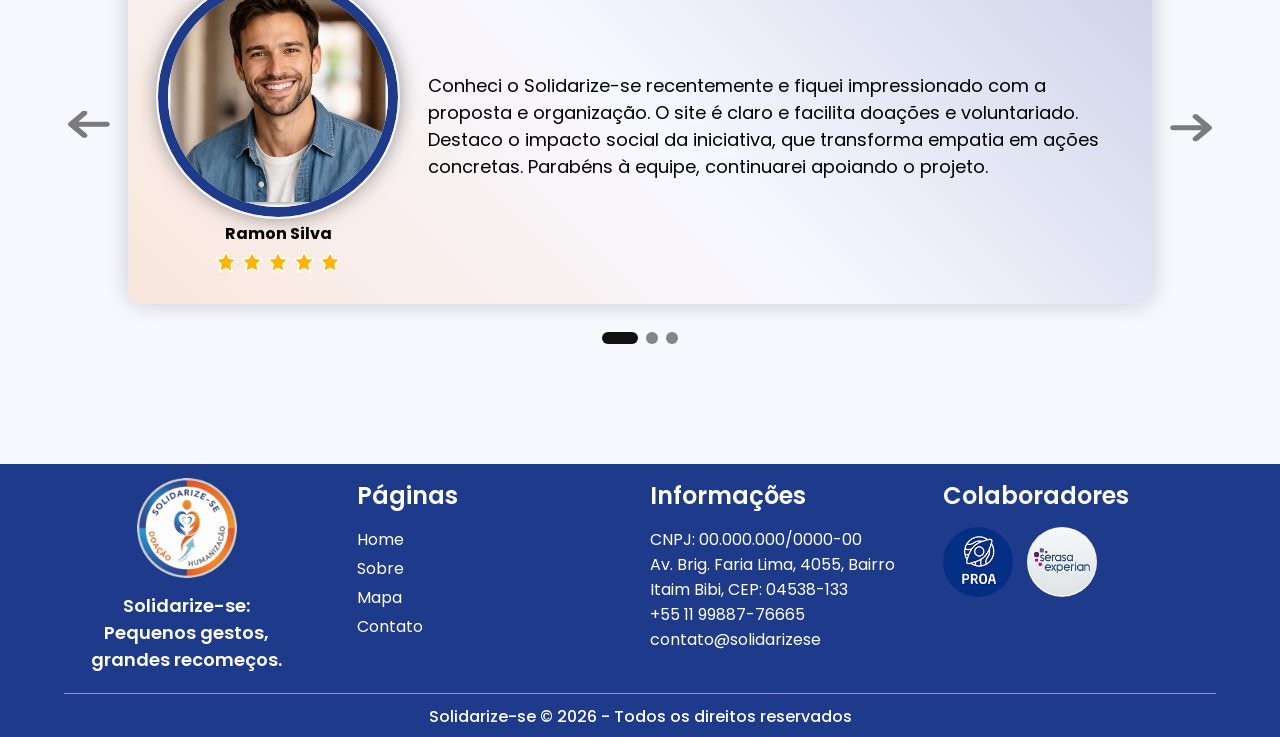
==== commit ff7786b1: "feat: Adicionado nova seção de feedbacks e novas animações" ====
--- a/index.html
+++ b/index.html
@@ -1,10 +1,12 @@
 <!DOCTYPE html>
 <html lang="pt-br">
+
 <head>
     <meta charset="UTF-8">
     <meta name="viewport" content="width=device-width, initial-scale=1.0">
 
     <link rel="stylesheet" href="./css/style.css" type="text/css">
+    <link rel="shortcut icon" href="./assets/icons/favicon.ico" type="image/x-icon">
 
     <meta name="author" content="Jéssica Santos">
     <meta name="author" content="Jhenifer Rayssa">
@@ -19,21 +21,22 @@
 
     <title>Solidarize-se | Home</title>
 </head>
+
 <body>
 
     <!--Acessibilidade Geral-->
-     <script>
-      (function(d) {
-        var s = d.createElement("script");
-        s.setAttribute("data-account", "yI0rffa6gk");
-        s.setAttribute("src", "https://cdn.userway.org/widget.js");
-        (d.body || d.head).appendChild(s);
-
-        var style = d.createElement("style");
-        style.innerHTML = `.uw-sl, .uwy div {top: 95% !important;} .ulsti, .uiiw {background-color: #FF7A00 !important; border-radius: 50% !important}`
-        d.head.appendChild(style)
-
-      })(document)
+    <script>
+        (function (d) {
+            var s = d.createElement("script");
+            s.setAttribute("data-account", "yI0rffa6gk");
+            s.setAttribute("src", "https://cdn.userway.org/widget.js");
+            (d.body || d.head).appendChild(s);
+
+            var style = d.createElement("style");
+            style.innerHTML = `.uw-sl, .uwy div {top: 95% !important;} .ulsti, .uiiw {background-color: #FF7A00 !important; border-radius: 50% !important}`
+            d.head.appendChild(style)
+
+        })(document)
     </script>
 
 
@@ -66,8 +69,8 @@
 
                     <div class="userOptions">
                         <a href="#" class="doarBtn">Doar Agora</a>
-                        <button class="userBtn">
-                            <img src="./assets/images/LoginImg.png" alt="Imagem do Usuário">
+                        <button class="userBtn" aria-label="Ver meu perfil" title="Ver meu perfil">
+                            <img src="./assets/icons/UserIcon.svg" alt="Imagem do Usuário">
                         </button>
                     </div>
                 </nav>
@@ -75,7 +78,7 @@
 
             <div class="rightSideMenu" id="overlay"></div>
         </div>
-        
+
         <!--Header - Itens Principais-->
 
         <img src="./assets/images/Solidarize-Se-Logo.png" alt="Logo - Solidarize-Se">
@@ -93,13 +96,41 @@
 
         <div class="rightSide">
             <a href="#" class="doarBtn">Doar Agora</a>
-            <button class="userBtn">
-                <img src="./assets/images/LoginImg.png" alt="Imagem do Usuário">
+            <button class="userBtn" aria-label="Ver meu perfil" id="userBtn" title="Ver meu perfil">
+                <img src="./assets/icons/UserIcon.svg" alt="Imagem do Usuário">
             </button>
 
-            <button class="burgerMenu" id="openMenuBtn">
+            <button class="burgerMenu" id="openMenuBtn" aria-label="Abrir menu lateral">
                 <img src="./assets/icons/BurgerMenuIcon.svg" alt="Ícone do Menu Hambúrguer">
             </button>
+        </div>
+
+        <div class="userModal">
+            <ul>
+                <li>
+                    <a href="#"><img src="./assets/icons/UserIcon.svg" alt="Imagem do Usuário">Meu perfil</a>
+                </li>
+                <hr>
+                <li>
+                    <a href="#"><img src="./assets/icons/GiftIcon.svg" alt="Ícone de doações">Minhas doações</a>
+                </li>
+                <hr>
+                <li>
+                    <a href="#"><img src="./assets/icons/HandshakesIcon.svg" alt="Ícone de voluntariado">Voluntariado</a>
+                </li>
+                <hr>
+                <li>
+                    <a href="#"><img src="./assets/icons/SettingsIcon.svg" alt="Ícone de configurações">Configurações</a>
+                </li>
+                <hr>
+                <li>
+                    <a href="#"><img src="./assets/icons/QuestionIcon.svg" alt="Ícone de ajuda ou suporte">Ajuda / Suporte</a>
+                </li>
+                <hr>
+                <li>
+                    <a href="#"><img src="./assets/icons/ExitIcon.svg" alt="Ícone de sair da conta">Sair da conta</a>
+                </li>
+            </ul>
         </div>
     </header>
 
@@ -114,7 +145,8 @@
                     Compartilhe <span class="colouredText">solidariedade</span>
                 </h1>
 
-                <h3>O <span class="colouredText">Solidarize-se</span> conecta doadores, voluntários e projetos sociais para levar alimento, roupas e apoio a quem mais precisa.</h3>
+                <h3>O <span class="colouredText">Solidarize-se</span> conecta doadores, voluntários e projetos sociais
+                    para levar alimento, roupas e apoio a quem mais precisa.</h3>
 
                 <div>
                     <a href="#" class="doarBtn">🤍 DOAR AGORA</a>
@@ -128,7 +160,10 @@
         <section id="aboutSection">
             <div class="topAbout">
                 <h2>Sobre Nós</h2>
-                <p>O Solidarize-se é uma ONG dedicada a ajudar pessoas em situação de rua. Nosso projeto nasceu do desejo de fazer a diferença, levando dignidade, apoio e esperança para aqueles que mais precisam.</p>
+                <p>
+                    O Solidarize-se é uma ONG dedicada a ajudar pessoas em situação de rua.
+                    Nosso projeto nasceu do desejo de fazer a diferença, levando dignidade, apoio e esperança para aqueles que mais precisam.
+                </p>
             </div>
 
             <div class="ourMission">
@@ -138,7 +173,10 @@
                 </div>
 
                 <div class="missionContent">
-                    <p>Nossa Missão é oferecer suporte essencial às pessoas em situação de rua, proporcionando acesso a alimentos, roupas, cuidados básicos e atendimento psicológico.<br/><br/>Acreditamos que pequenos gestos de solidariedade podem transformar vidas.</p>
+                    <p>
+                        Nossa Missão é oferecer suporte essencial às pessoas em situação de rua, proporcionando acesso a alimentos, roupas, cuidados básicos e atendimento psicológico.<br /><br />
+                        Acreditamos que pequenos gestos de solidariedade podem transformar vidas.
+                    </p>
 
                     <div class="valuesDiv">
                         <div class="solidariedade valuesBox">
@@ -171,18 +209,20 @@
                         </p>
                     </div>
                     <div class="rightSide">
-                        <img src="./assets/images/OurStoryImg.png" alt="Imagem animada representando voluntários ajudando um morador de rua">
+                        <img src="./assets/images/OurStoryImg.png" alt="Imagem estilizada representando voluntários ajudando um morador de rua">
                     </div>
                 </div>
             </div>
         </section>
 
         <!--Seção 3 - Como Você Pode Ajudar-->
-        
+
         <section id="supportSection">
             <div class="topSupport">
                 <h2>Como você pode ajudar</h2>
-                <p>Existem várias formas de apoiar nossa missão. Sua <span>contribuição</span>, seja por meio de <span>doações</span>, <span>voluntariado</span> ou <span>compartilhamento</span>, ajuda a transformar vidas e levar dignidade às pessoas em situação de rua.</p>
+                <p>
+                    Existem várias formas de apoiar nossa missão. Sua <span>contribuição</span>, seja por meio de <span>doações</span>, <span>voluntariado</span> ou <span>compartilhamento</span>, ajuda a transformar vidas e levar dignidade às pessoas em situação de rua.
+                </p>
             </div>
 
             <div class="supportDiv">
@@ -245,7 +285,7 @@
                         </p>
                     </div>
                 </div>
-                 <div class="mainStoriesBox">
+                <div class="mainStoriesBox">
                     <img src="./assets/images/JoaoImg.png" alt="Imagem representando o João" class="img">
                     <div class="content">
                         <h4>João, 52 anos</h4>
@@ -261,6 +301,74 @@
                 </div>
             </div>
         </section>
+
+        <!--Seção 5 - Feddback dos Usuários-->
+        <section id="feedbackSection">
+            <div class="carouselWrapper">
+
+                <button class="arrow left" aria-label="Slide anterior" title="Slide anterior">
+                    <img src="./assets/icons/ArrowIcon.svg" alt="Ícone de seta para a esquerda">
+                </button>
+
+                <div class="carouselContainer">
+                    <div class="carouselTrack">
+
+                        <div class="carouselBox">
+                            <div class="userInfo">
+                                <img src="./assets/images/RamonSilvaImg.jpg" alt="Imagem de Ramon Silva">
+                                <h4>Ramon Silva</h4>
+                                <div class="stars" data-rating="5"></div>
+                            </div>
+                            <div class="userText">
+                                <p>
+                                    Conheci o Solidarize-se recentemente e fiquei impressionado com a proposta e organização.
+                                    O site é claro e facilita doações e voluntariado. Destaco o impacto social da iniciativa, que transforma empatia em ações concretas.
+                                    Parabéns à equipe, continuarei apoiando o projeto.
+                                </p>
+                            </div>
+                        </div>
+
+                        <div class="carouselBox">
+                            <div class="userInfo">
+                                <img src="./assets/images/FernandaMatosImg.jpg" alt="Imagem de Fernanda Matos">
+                                <h4>Fernanda Matos</h4>
+                                <div class="stars" data-rating="5"></div>
+                            </div>
+                            <div class="userText">
+                                <p>
+                                    Descobri o Solidarize-se através de uma amiga e fiquei encantada com a facilidade de uso da plataforma.
+                                    É inspirador ver como pequenas ações podem gerar grandes mudanças na vida de tantas pessoas.
+                                    A organização do site transmite confiança e torna todo o processo muito simples.
+                                    Com certeza continuarei contribuindo e incentivando outras pessoas a participarem.
+                                </p>
+                            </div>
+                        </div>
+
+                        <div class="carouselBox">
+                            <div class="userInfo">
+                                <img src="./assets/images/RogerioLealImg.jpg" alt="Imagem de Rogério Leal">
+                                <h4>Rogério Leal</h4>
+                                <div class="stars" data-rating="5"></div>
+                            </div>
+                            <div class="userText">
+                                <p>
+                                    Utilizo o Solidarize-se há algum tempo e posso dizer que a experiência tem sido extremamente positiva.
+                                    A plataforma conecta pessoas que realmente querem ajudar com causas que fazem a diferença.
+                                    Gosto muito da transparência e da praticidade oferecida em cada etapa.
+                                    É gratificante saber que, com poucos cliques, posso contribuir para algo maior.
+                                </p>
+                            </div>
+                        </div>
+                    </div>
+                </div>
+
+                <button class="arrow right" aria-label="Próximo slide" title="Próximo Slide">
+                    <img src="./assets/icons/ArrowIcon.svg" alt="Ícone de seta para a direita">
+                </button>
+
+                <div class="indicators"></div>
+            </div>
+        </section>
     </main>
 
     <!--Footer-->
@@ -299,4 +407,5 @@
         <h5>Solidarize-se © 2026 - Todos os direitos reservados</h5>
     </footer>
 </body>
+
 </html>
--- a/css/style.css
+++ b/css/style.css
@@ -88,6 +88,13 @@
 
 .close .rightSideMenu { animation: exitBackground 0.3s forwards ease-in-out; }
 
+.noscroll {
+    position: fixed;
+    top: 0;
+    width: 100%;
+    overflow-y: scroll;
+}
+
 .header .sideMenu .leftSideMenu {
     width: 450px;
     height: auto;
@@ -108,13 +115,6 @@
     padding: 0 14px;
 }
 
-.header .sideMenu .exitButtonDiv button {
-    width: 40px;
-    height: 40px;
-    background-color: var(--cor-texto-preto);
-    margin-left: 8px;
-}
-
 .header .sideMenu .exitButtonDiv div {
     background: none;
     padding: 0;
@@ -133,7 +133,13 @@
     width: 40px;
     height: 40px;
     padding: 8px;
-}
+
+    transition: background-color 0.3s ease-out, filter 0.3s ease-out;
+}
+
+.header .sideMenu .exitButtonDiv button:hover { background-color: var(--cor-texto-branco); }
+
+.header .sideMenu .exitButtonDiv button:hover img { filter: invert(1); }
 
 .header .sideMenu .exitButtonDiv img { width: 80px; }
 
@@ -220,7 +226,7 @@
 
 .header a, #mainSection a { text-decoration: none; color: inherit; }
 
-.header a:not(.doarBtn):hover { text-decoration: underline; }
+.header a:not(.doarBtn):hover { text-decoration: underline; text-underline-offset: 5px; }
 
 .header .rightSide {
     margin-left: auto;
@@ -240,8 +246,14 @@
     border-radius: 14px;
     font-weight: bold;
 
+    align-content: center;
+
+    transition: background-color 0.3s ease-out, color 0.3s ease-out;
+
     cursor: pointer;
 }
+
+.header .doarBtn:hover { color: var(--cor-pagina-laranja); background-color: var(--cor-texto-branco); }
 
 .header .userBtn {
     all: unset;
@@ -259,12 +271,60 @@
     border-radius: 50%;
 
     box-sizing: border-box;
+
+    transition: background 0.3s ease-out, filter 0.3s ease-out;
     cursor: pointer;
 }
 
+.header .userBtn:hover { background: var(--cor-texto-branco); }
+
+.header .userBtn:hover img { filter: invert(1); }
+
 .header .userBtn img { width: 100%; }
 
 .header .burgerMenu { display: none; }
+
+.header .userModal {
+    position: fixed;
+
+    background-color: rgb(17 17 17 / 1);
+    backdrop-filter: blur(8px);
+    right: 2.5%;
+    top: 100px;
+
+    border: 2px solid var(--cor-pagina-branco);
+    border-radius: 14px;
+
+    display: none;
+
+    z-index: 101;
+}
+
+.header .userModal.activeModal { display: block; }
+
+.header .userModal ul { list-style: none; }
+
+.header .userModal li {
+    padding: 8px 10px;
+    font-size: 18px;
+    color: var(--cor-texto-branco);
+}
+
+.header .userModal a {
+    display: flex;
+    align-items: center;
+    column-gap: 14px;
+}
+
+.header .userModal img {
+    width: 34px;
+}
+
+.header .userModal hr {
+    border: none;
+    height: 1px;
+    background-color: var(--cor-pagina-branco);
+}
 
 /* Seção 1 - Principal */
 
@@ -277,7 +337,7 @@
             rgb(30 58 138 / 0.65) 10%,
             rgb(255 106 0 / 0.15) 100%
         ),
-        url("../assets/images/HomeMainImg.png");
+        url("../assets/images/HomeMainImg.webp");
     background-position: center 40%;
     background-repeat: no-repeat;
     background-size: cover;
@@ -312,6 +372,7 @@
     color: var(--cor-texto-branco);
     padding: 12px 18px;
     border-radius: 14px;
+    transition: background-color 0.3s ease-out, color 0.3s ease-out;
 
     cursor: pointer;
 }
@@ -321,8 +382,11 @@
     text-transform: uppercase;
 }
 
+#mainSection .doarBtn:hover { background-color: var(--cor-texto-branco); color: var(--cor-pagina-laranja); }
+
 #mainSection .coletaBtn { background-color: #2563EB; }
 
+#mainSection .coletaBtn:hover { background-color: var(--cor-texto-branco); color: #2563EB; }
 
 /* Seção 2 - Sobre Nós */
 
@@ -550,9 +614,12 @@
     margin-top: auto;
 
     text-decoration: none;
+    transition: transform 0.3s ease-out;
 
     cursor: pointer;
 }
+
+#supportSection .supportBox a:hover { transform: scale(1.02); }
 
 #supportSection .doar a {
     background: linear-gradient(
@@ -669,6 +736,145 @@
 #realStoriesSection .content p span { font-weight: 600; }
 
 
+/* Seção 5 - Feedback dos Usuários */
+
+#feedbackSection {
+    position: relative;
+    padding: 120px 5%;
+}
+
+#feedbackSection .carouselWrapper {
+    position: relative;
+    display: grid;
+    width: 100%;
+
+    grid-template-columns: 50px auto 50px;
+    grid-template-areas: "leftBtn container rightBtn" "indicators indicators indicators";
+
+    grid-gap: 14px;
+}
+
+#feedbackSection .carouselContainer {
+    position: relative;
+    grid-area: container;
+
+    width: 100%;
+    overflow: hidden;
+    box-shadow: 0 0px 24px rgb(17 17 17 / 0.2);
+    border-radius: 14px;
+    z-index: 1;
+}
+
+#feedbackSection .carouselContainer::before {
+    content: "";
+    position: absolute;
+
+    inset: 0;
+    background: linear-gradient(
+        45deg,
+        rgb(255 122 0 / 0.7) 0%,
+        var(--cor-pagina-branco) 50%,
+        var(--cor-pagina-azul) 100%
+    );
+    opacity: 0.2;
+    pointer-events: none;
+    z-index: -1;
+
+    border-radius: inherit;
+}
+
+#feedbackSection .carouselTrack {
+    display: flex;
+    transition: transform 0.5s ease;
+}
+
+#feedbackSection .carouselBox {
+    min-width: 100%;
+
+    display: flex;
+    align-items: center;
+    gap: 30px;
+    border-radius: 14px;
+    
+    padding: 30px;
+}
+
+#feedbackSection .carouselBox .userInfo {
+    display: flex;
+    flex-direction: column;
+    align-items: center;
+    row-gap: 4px;
+}
+
+#feedbackSection .carouselBox .userInfo img {
+    width: 240px;
+    height: 240px;
+    border-radius: 50%;
+    border: 10px solid var(--cor-pagina-azul);
+    outline: 2px solid var(--cor-pagina-branco);
+    box-shadow: 0 0 20px rgb(17 17 17 / 0.5);
+}
+
+#feedbackSection .carouselBox .stars { display: flex; column-gap: 2px; }
+
+#feedbackSection .carouselBox .star {
+    width: 24px;
+    height: 24px;
+    fill: #ccc;
+    stroke: var(--cor-texto-branco);
+    stroke-width: 1.5;
+    stroke-linejoin: round;
+}
+
+#feedbackSection .carouselBox .star.activeStar { fill: #FFB400; }
+
+#feedbackSection .arrow {
+    position: absolute;
+
+    width: 100%;
+    top: 50%;
+    transform: translateY(-50%);
+    background-color: transparent;
+    border: none;
+    padding: 4px;
+    opacity: 0.5;
+    transition: opacity 0.5s;
+
+    cursor: pointer;
+}
+
+#feedbackSection .arrow:hover { opacity: 1; }
+
+#feedbackSection .arrow img { width: 100%; }
+
+#feedbackSection .arrow.left { grid-area: leftBtn; left: 0px; }
+
+#feedbackSection .arrow.right { grid-area: rightBtn; right: 0px; transform: translateY(-50%) rotate(180deg); }
+
+#feedbackSection .indicators {
+    grid-area: indicators;
+
+    display: flex;
+    justify-content: center;
+    margin-top: 14px;
+    column-gap: 8px;
+}
+
+#feedbackSection .indicators span {
+    width: 12px;
+    height: 12px;
+    background-color: rgb(17 17 17 / 1);
+    border-radius: 10px;
+    cursor: pointer;
+    opacity: 0.5;
+    transition: all 0.3s ease;
+}
+
+#feedbackSection .indicators .active {
+    width: 36px;
+    opacity: 1;
+}
+
 /* Footer */
 
 .footer {
@@ -799,6 +1005,14 @@
 
     .header .navOptions, .header .rightSide .doarBtn, .header .rightSide .userBtn { display: none; }
 
+    .header .userModal {
+        min-width: 220px;
+        bottom: 78px;
+        top: unset;
+        right: unset;
+        left: calc(450px - 234px);
+    }
+
     /* Seção 4 - Histórias dos Moradores */
 
     #realStoriesSection .mainStoriesBox {
@@ -808,6 +1022,15 @@
 
     #realStoriesSection .content { padding: 0; }
 
+    /* Seção 5 - Feedback dos Usuários */
+
+    #feedbackSection { padding: 60px 5%; }
+
+    #feedbackSection .carouselBox .userInfo img {
+        width: 180px;
+        height: 180px;
+    }
+
     /* Footer */
 
     .footer nav { grid-template-columns: repeat(2, 1fr); grid-template-areas: "logo partners" "pages info"; }
@@ -818,12 +1041,16 @@
 @media (max-width: 768px) {
     h1 { font-size: 36px; }
 
-    h2 { font-size: 32px; }
+    h2 { font-size: 32px; text-align: left !important; }
 
     /* Header */
 
     /* Menu Lateral */
     .header .sideMenu .leftSideMenu { width: 300px; }
+
+    /* Header Principal */
+
+    .header .userModal { min-width: calc(300px - 28px); left: 14px; }
 
     /* Seção 1 - Principal */
 
@@ -864,6 +1091,16 @@
     /* Seção 4 - Histórias dos Moradores */
 
     #realStoriesSection h2 { text-align: left; }
+
+    /* Seção 5 - Feedback dos Usuários */
+
+    #feedbackSection { padding: 30px 5%; }
+
+    #feedbackSection .carouselBox {
+        flex-direction: column;
+
+        padding: 14px;
+    }
 }
 
 @media (max-width: 480px) {
@@ -875,6 +1112,19 @@
 
     /* Menu Lateral */
     .header .sideMenu .leftSideMenu { width: 275px; }
+
+    .header .sideMenu .exitButtonDiv button { width: 32px; height: 32px; }
+
+    .header .sideMenu .navBar { height: calc(100% - 80px); margin-top: 80px; }
+
+    /* Header Principal */
+    .header img { width: 60px; }
+
+    .header .sideMenu .exitButtonDiv { height: 80px; }
+
+    .header .sideMenu .exitButtonDiv img { width: 60px; }
+
+    .header .userModal { min-width: calc(275px - 28px); }
 
     /* Seção 1 - Principal */
 
@@ -885,8 +1135,10 @@
             rgb(30 58 138 / 0.85) 15%,
             rgb(255 106 0 / 0.25) 100%
         ),
-        url("../assets/images/HomeMainImg.png");
+        url("../assets/images/HomeMainImg.webp");
         background-position: 80% center;
+
+        margin-top: 80px;
     }
 
     #mainSection .leftSide div { flex-direction: column; }
@@ -914,6 +1166,17 @@
     #aboutSection .valuesBox .img { width: 65px; }
 
     #aboutSection .ourStory { padding: 30px 5%; }
+
+    /* Seção 5 - Feedback dos Usuários */
+
+    #feedbackSection .carouselWrapper {
+
+        grid-template-columns: auto ;
+        grid-template-areas: "container" "indicators";
+        grid-gap: 8px;
+    }
+
+    #feedbackSection .arrow { display: none; }
 
     /* Footer */
 
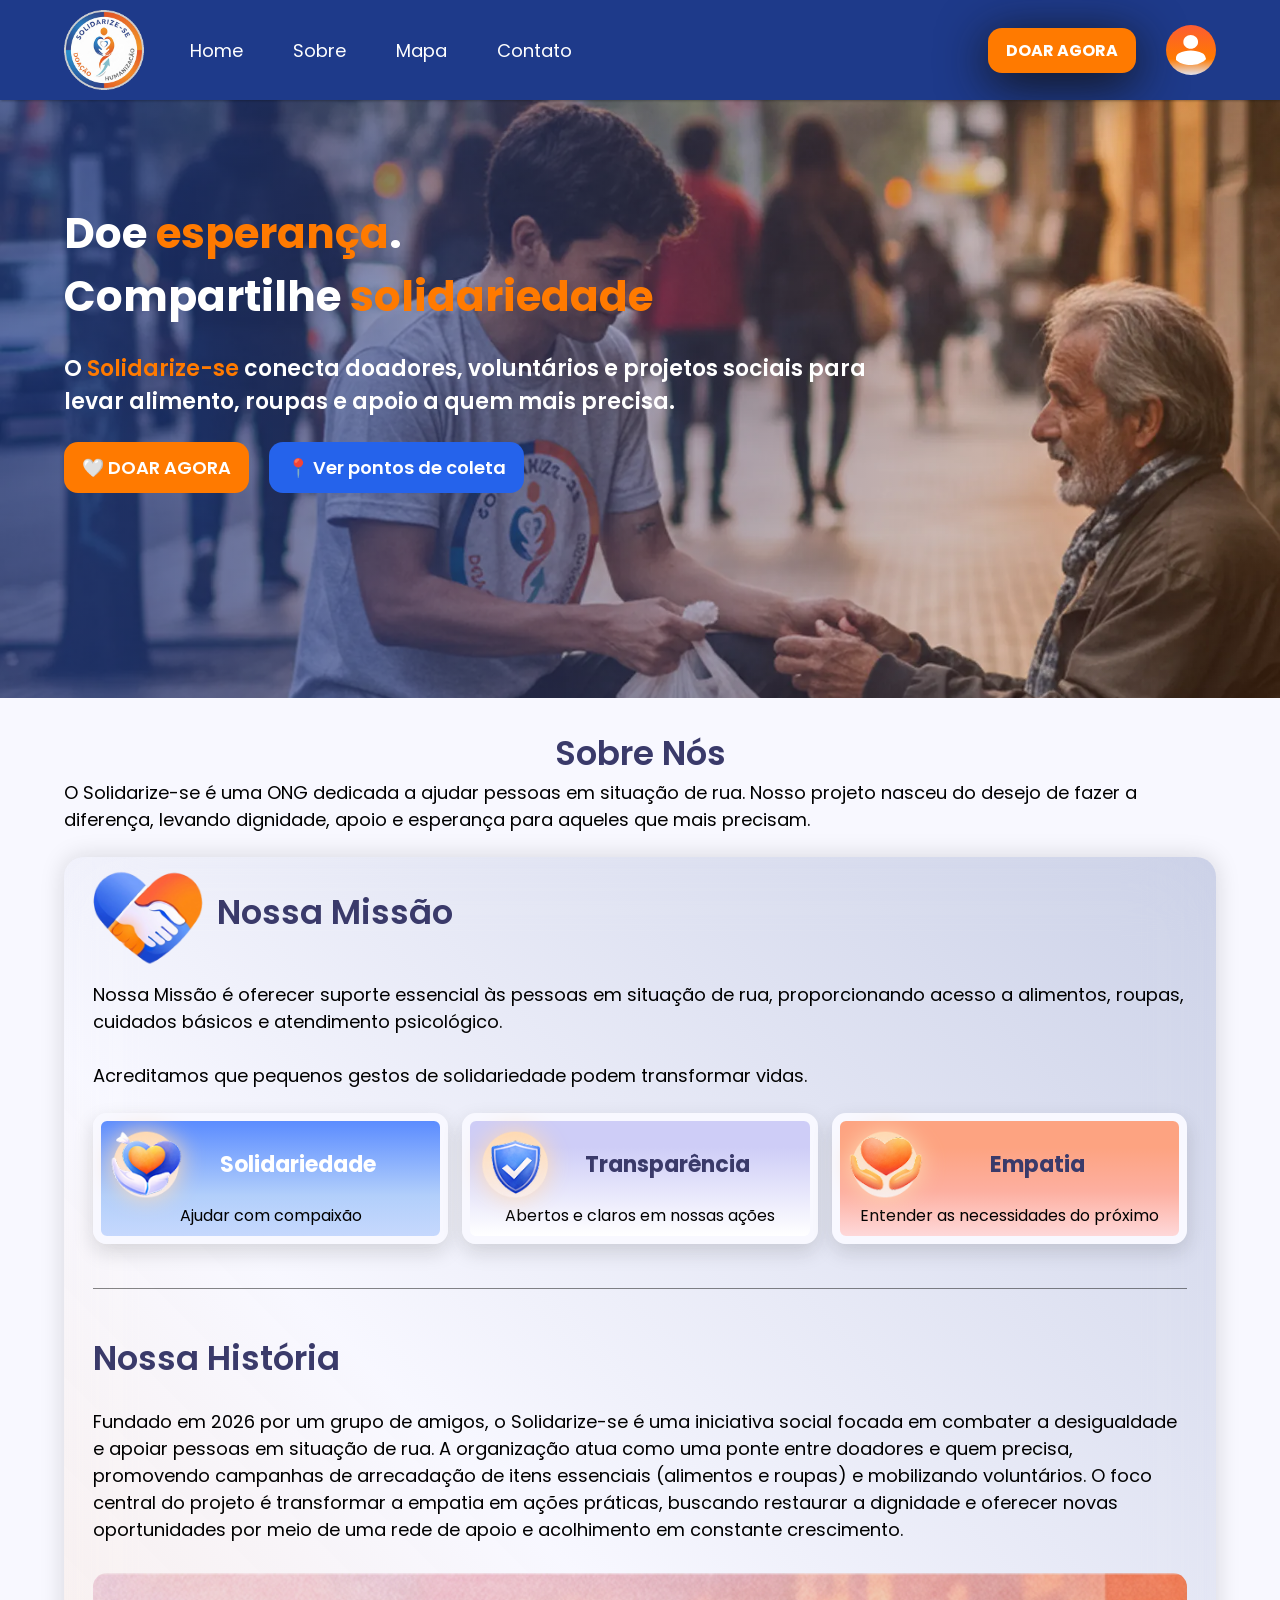
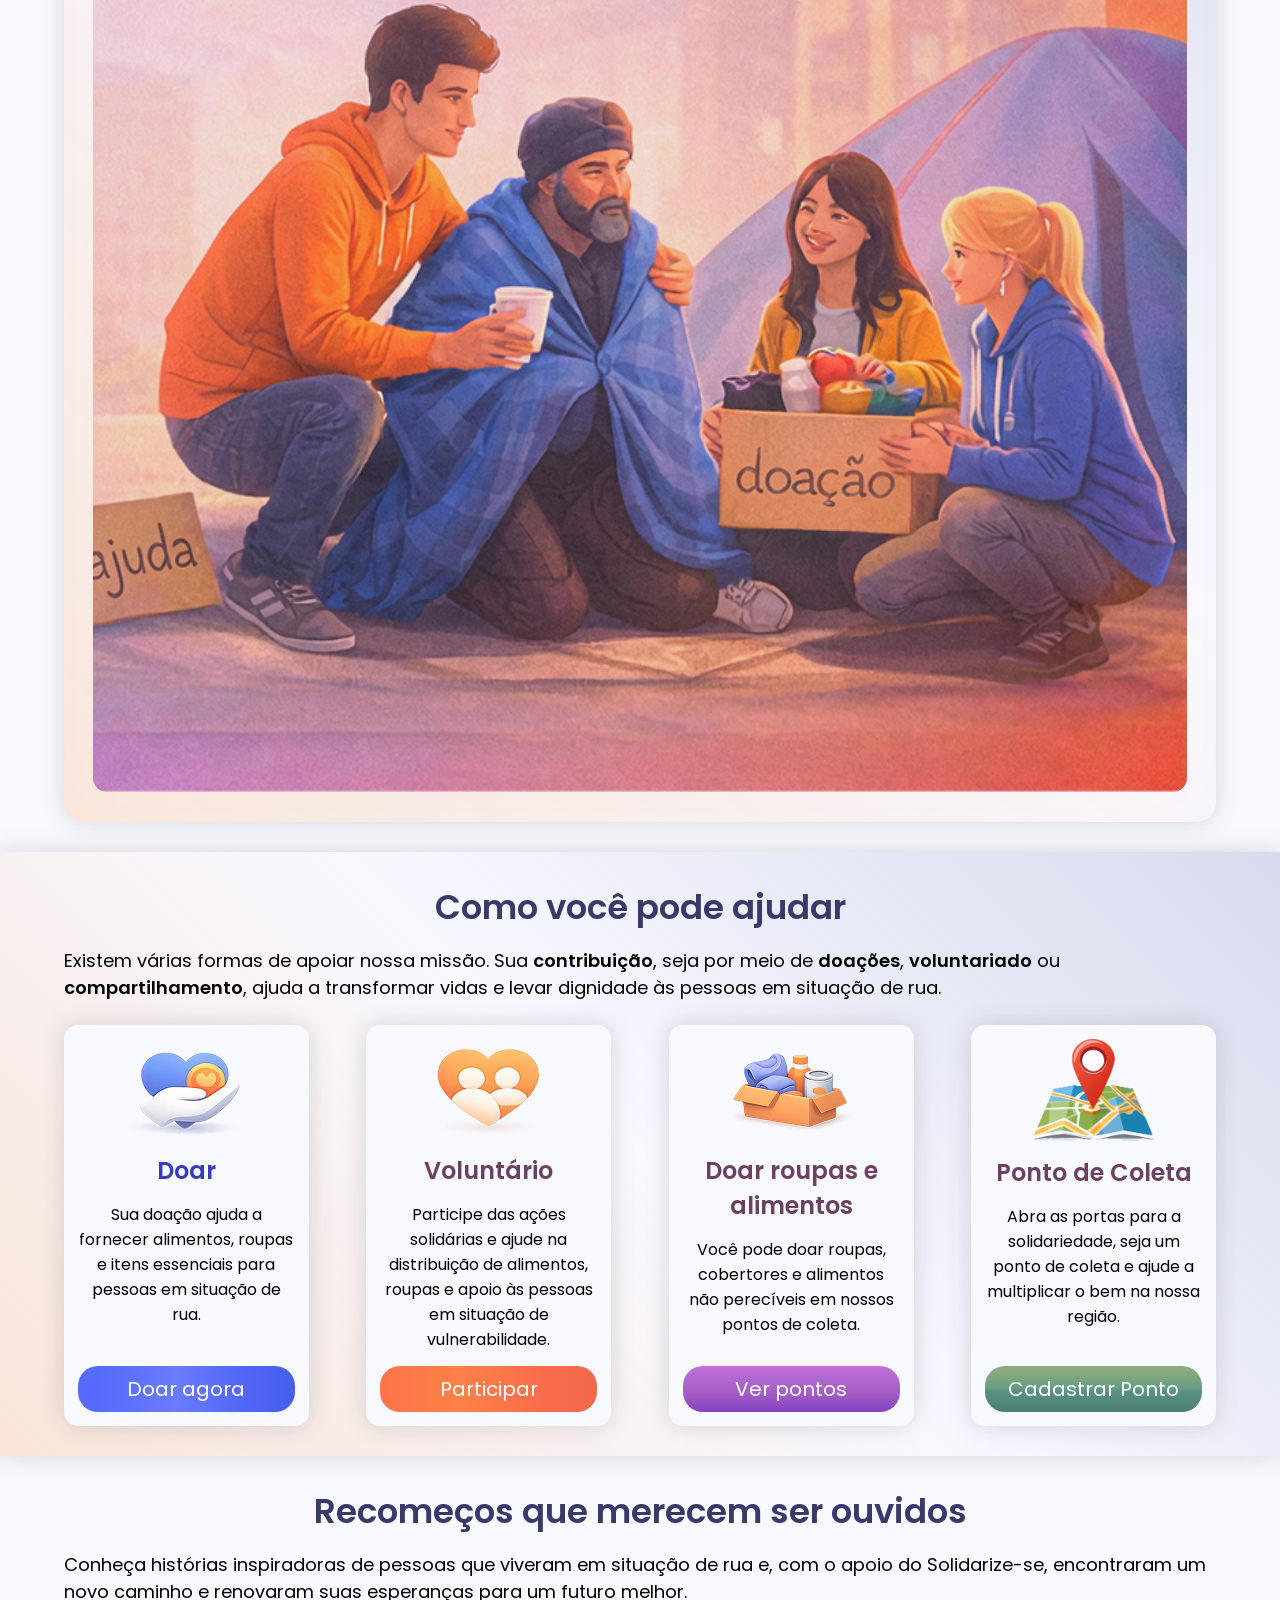
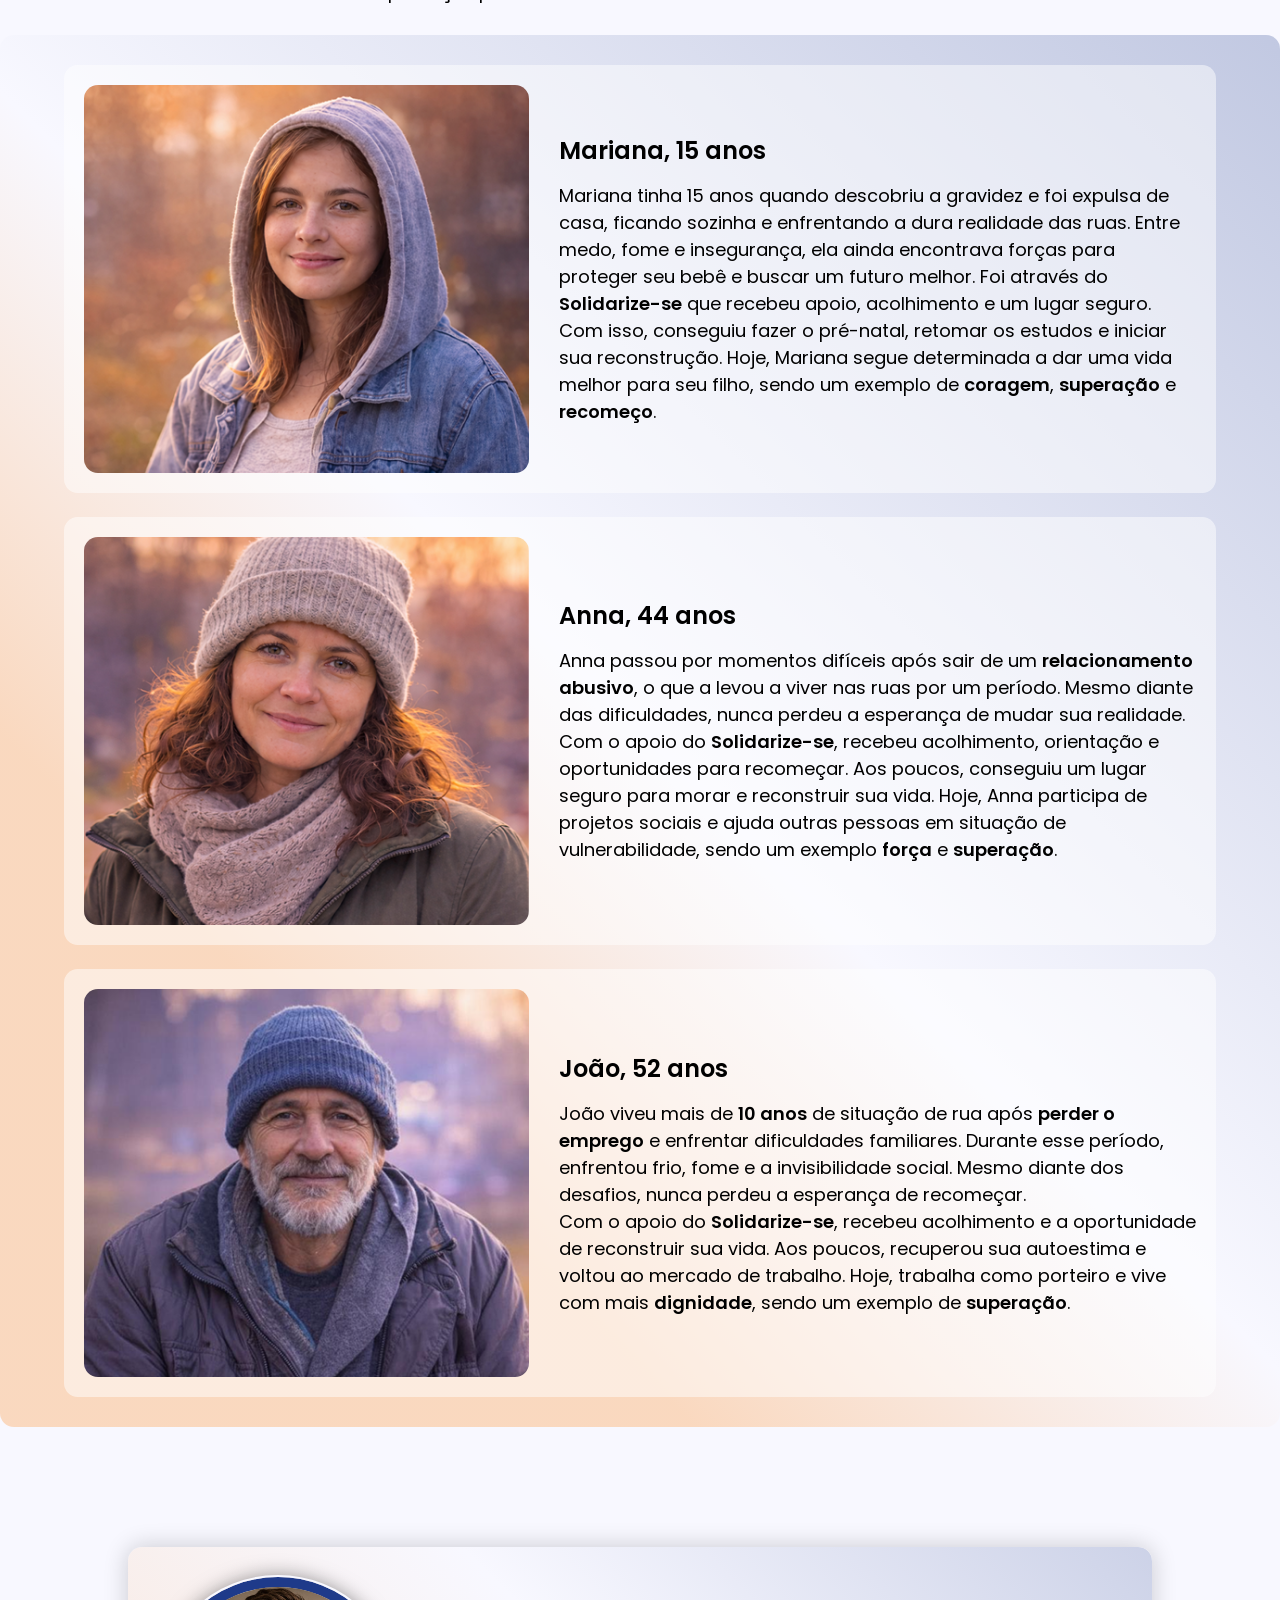
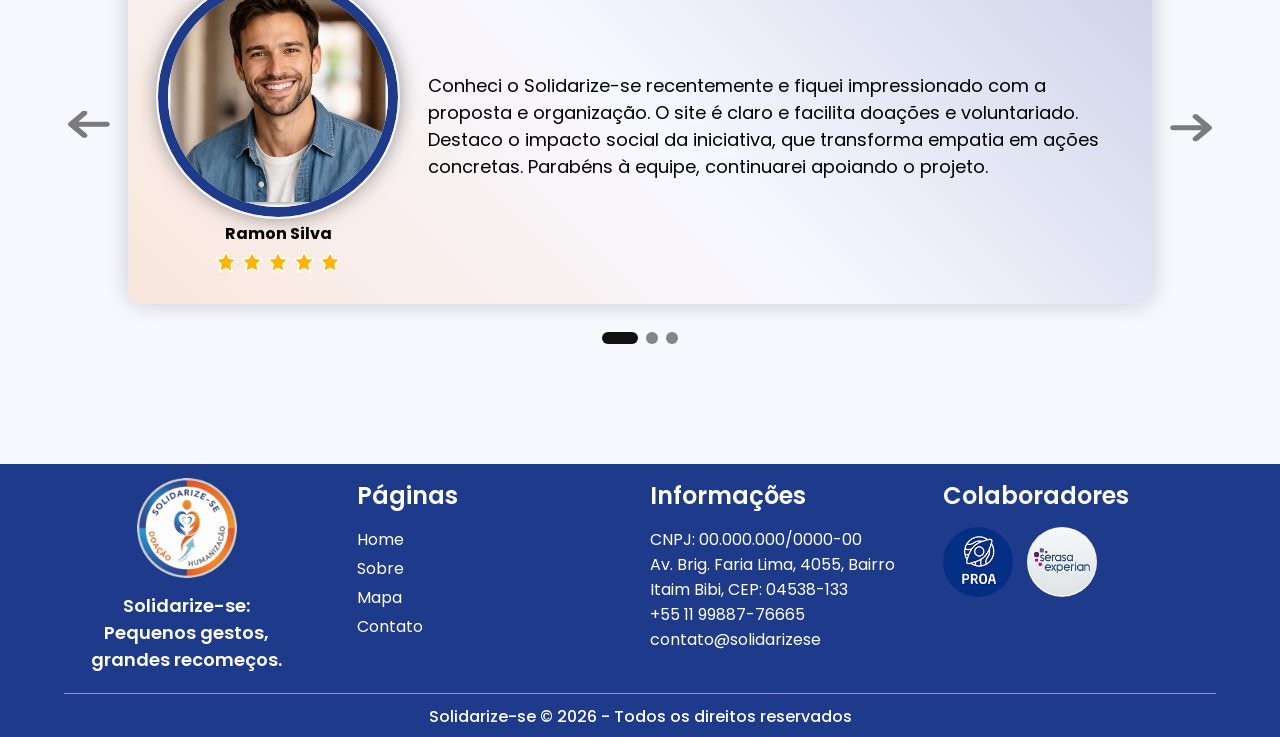
==== commit 52cfd72e: "Projeto completo" ====
--- a/index.html
+++ b/index.html
@@ -5,8 +5,8 @@
     <meta charset="UTF-8">
     <meta name="viewport" content="width=device-width, initial-scale=1.0">
 
-    <link rel="stylesheet" href="./css/style.css" type="text/css">
-    <link rel="shortcut icon" href="./assets/icons/favicon.ico" type="image/x-icon">
+    <link rel="stylesheet" href="./telas_Matheus_Junior/css/style.css" type="text/css">
+    <link rel="shortcut icon" href="./telas_Matheus_Junior/assets/icons/favicon.ico" type="image/x-icon">
 
     <meta name="author" content="Jéssica Santos">
     <meta name="author" content="Jhenifer Rayssa">
@@ -17,7 +17,7 @@
     <meta name="author" content="Stephanie Almeida">
     <meta name="author" content="Yasmim Vale">
 
-    <script src="./src/script.js" defer></script>
+    <script src="./telas_Matheus_Junior/src/script.js" defer></script>
 
     <title>Solidarize-se | Home</title>
 </head>
@@ -51,26 +51,26 @@
             <div class="leftSideMenu">
                 <div class="exitButtonDiv">
                     <div>
-                        <img src="./assets/images/Solidarize-Se-Logo.png" alt="Logo - Solidarize-se">
+                        <img src="./telas_Matheus_Junior/assets/images/Solidarize-Se-Logo.png" alt="Logo - Solidarize-se">
                     </div>
 
                     <button id="closeMenuBtn" title="Fechar menu" aria-label="Fechar menu">
-                        <img src="./assets/icons/CloseMenuIcon.svg" alt="Ícone em X para fechar menu">
+                        <img src="./telas_Matheus_Junior/assets/icons/CloseMenuIcon.svg" alt="Ícone em X para fechar menu">
                     </button>
                 </div>
 
                 <nav class="navBar">
                     <ul class="pagePaths">
                         <li><a href="">Home</a></li>
-                        <li><a href="">Sobre</a></li>
-                        <li><a href="">Mapa</a></li>
-                        <li><a href="">Contato</a></li>
+                        <li><a href="#aboutSection">Sobre</a></li>
+                        <li><a href="./telas_Matheus_Matos/pontos_De_Coleta/index.html">Mapa</a></li>
+                        <li><a href="#footer">Contato</a></li>
                     </ul>
 
                     <div class="userOptions">
                         <a href="#" class="doarBtn">Doar Agora</a>
                         <button class="userBtn" aria-label="Ver meu perfil" title="Ver meu perfil">
-                            <img src="./assets/icons/UserIcon.svg" alt="Imagem do Usuário">
+                            <img src="./telas_Matheus_Junior/assets/icons/UserIcon.svg" alt="Imagem do Usuário">
                         </button>
                     </div>
                 </nav>
@@ -81,54 +81,54 @@
 
         <!--Header - Itens Principais-->
 
-        <img src="./assets/images/Solidarize-Se-Logo.png" alt="Logo - Solidarize-Se">
+        <img src="./telas_Matheus_Junior/assets/images/Solidarize-Se-Logo.png" alt="Logo - Solidarize-Se">
 
         <div class="navOptions">
             <nav>
                 <ul>
                     <li><a href="">Home</a></li>
-                    <li><a href="">Sobre</a></li>
-                    <li><a href="">Mapa</a></li>
-                    <li><a href="">Contato</a></li>
+                    <li><a href="#aboutSection">Sobre</a></li>
+                    <li><a href="./telas_Matheus_Matos/pontos_De_Coleta/index.html">Mapa</a></li>
+                    <li><a href="#footer">Contato</a></li>
                 </ul>
             </nav>
         </div>
 
         <div class="rightSide">
-            <a href="#" class="doarBtn">Doar Agora</a>
+            <a href="./telas_Samuel_Sousa/login_Cadastro_Doações/index.html?screen=donation" class="doarBtn">Doar Agora</a>
             <button class="userBtn" aria-label="Ver meu perfil" id="userBtn" title="Ver meu perfil">
-                <img src="./assets/icons/UserIcon.svg" alt="Imagem do Usuário">
+                <img src="./telas_Matheus_Junior/assets/icons/UserIcon.svg" alt="Imagem do Usuário">
             </button>
 
             <button class="burgerMenu" id="openMenuBtn" aria-label="Abrir menu lateral">
-                <img src="./assets/icons/BurgerMenuIcon.svg" alt="Ícone do Menu Hambúrguer">
+                <img src="./telas_Matheus_Junior/assets/icons/BurgerMenuIcon.svg" alt="Ícone do Menu Hambúrguer">
             </button>
         </div>
 
         <div class="userModal">
             <ul>
                 <li>
-                    <a href="#"><img src="./assets/icons/UserIcon.svg" alt="Imagem do Usuário">Meu perfil</a>
+                    <a href="#"><img src="./telas_Matheus_Junior/assets/icons/UserIcon.svg" alt="Imagem do Usuário">Meu perfil</a>
                 </li>
                 <hr>
+                <!-- <li>
+                    <a href="#"><img src="./assets/icons/GiftIcon.svg" alt="Ícone de doações">Minhas doações</a>
+                </li> -->
+                <hr>
                 <li>
-                    <a href="#"><img src="./assets/icons/GiftIcon.svg" alt="Ícone de doações">Minhas doações</a>
+                    <a href="./telas_Rafael_Rocha/seja_Um_Voluntariado/index.html"><img src="./telas_Matheus_Junior/assets/icons/HandshakesIcon.svg" alt="Ícone de voluntariado">Voluntariado</a>
                 </li>
                 <hr>
+                <!-- <li>
+                    <a href="#"><img src="./assets/icons/SettingsIcon.svg" alt="Ícone de configurações">Configurações</a>
+                </li> -->
+                <hr>
+                <!-- <li>
+                    <a href="#"><img src="./assets/icons/QuestionIcon.svg" alt="Ícone de ajuda ou suporte">Ajuda / Suporte</a>
+                </li> -->
+                <hr>
                 <li>
-                    <a href="#"><img src="./assets/icons/HandshakesIcon.svg" alt="Ícone de voluntariado">Voluntariado</a>
-                </li>
-                <hr>
-                <li>
-                    <a href="#"><img src="./assets/icons/SettingsIcon.svg" alt="Ícone de configurações">Configurações</a>
-                </li>
-                <hr>
-                <li>
-                    <a href="#"><img src="./assets/icons/QuestionIcon.svg" alt="Ícone de ajuda ou suporte">Ajuda / Suporte</a>
-                </li>
-                <hr>
-                <li>
-                    <a href="#"><img src="./assets/icons/ExitIcon.svg" alt="Ícone de sair da conta">Sair da conta</a>
+                    <a href="./telas_Samuel_Sousa/login_Cadastro_Doações/index.html"><img src="./telas_Matheus_Junior/assets/icons/ExitIcon.svg" alt="Ícone de sair da conta">Sair da conta</a>
                 </li>
             </ul>
         </div>
@@ -149,8 +149,8 @@
                     para levar alimento, roupas e apoio a quem mais precisa.</h3>
 
                 <div>
-                    <a href="#" class="doarBtn">🤍 DOAR AGORA</a>
-                    <a href="#" class="coletaBtn">📍 Ver pontos de coleta</a>
+                    <a href="./telas_Samuel_Sousa/login_Cadastro_Doações/index.html?screen=donation" class="doarBtn">🤍 DOAR AGORA</a>
+                    <a href="/telas_Matheus_Matos/pontos_De_Coleta/index.html" class="coletaBtn">📍 Ver pontos de coleta</a>
                 </div>
             </div>
         </section>
@@ -168,7 +168,7 @@
 
             <div class="ourMission">
                 <div class="title">
-                    <img src="./assets/images/MissaoImg.png" alt="Imagem de cumprimento entre duas mãos em formato de coração">
+                    <img src="./telas_Matheus_Junior/assets/images/MissaoImg.png" alt="Imagem de cumprimento entre duas mãos em formato de coração">
                     <h2>Nossa Missão</h2>
                 </div>
 
@@ -180,17 +180,17 @@
 
                     <div class="valuesDiv">
                         <div class="solidariedade valuesBox">
-                            <img src="./assets/images/SolidariedadeImg.png" alt="Ícone de Solidariedade" class="img">
+                            <img src="./telas_Matheus_Junior/assets/images/SolidariedadeImg.png" alt="Ícone de Solidariedade" class="img">
                             <h4 class="title">Solidariedade</h4>
                             <span class="text">Ajudar com compaixão</span>
                         </div>
                         <div class="transparencia valuesBox">
-                            <img src="./assets/images/TransparenciaImg.png" alt="Ícone de Transparência" class="img">
+                            <img src="./telas_Matheus_Junior/assets/images/TransparenciaImg.png" alt="Ícone de Transparência" class="img">
                             <h4 class="title">Transparência</h4>
                             <span class="text">Abertos e claros em nossas ações</span>
                         </div>
                         <div class="empatia valuesBox">
-                            <img src="./assets/images/EmpatiaImg.png" alt="Ícone de Empatia" class="img">
+                            <img src="./telas_Matheus_Junior/assets/images/EmpatiaImg.png" alt="Ícone de Empatia" class="img">
                             <h4 class="title">Empatia</h4>
                             <span class="text">Entender as necessidades do próximo</span>
                         </div>
@@ -209,7 +209,7 @@
                         </p>
                     </div>
                     <div class="rightSide">
-                        <img src="./assets/images/OurStoryImg.png" alt="Imagem estilizada representando voluntários ajudando um morador de rua">
+                        <img src="./telas_Matheus_Junior/assets/images/OurStoryImg.png" alt="Imagem estilizada representando voluntários ajudando um morador de rua">
                     </div>
                 </div>
             </div>
@@ -227,28 +227,28 @@
 
             <div class="supportDiv">
                 <div class="doar supportBox">
-                    <img src="./assets/images/DoarImg.png" alt="Ícone de doação">
+                    <img src="./telas_Matheus_Junior/assets/images/DoarImg.png" alt="Ícone de doação">
                     <h4>Doar</h4>
                     <span>Sua doação ajuda a fornecer alimentos, roupas e itens essenciais para pessoas em situação de rua.</span>
-                    <a href="#">Doar agora</a>
+                    <a href="./telas_Samuel_Sousa/login_Cadastro_Doações/index.html?screen=donation">Doar agora</a>
                 </div>
                 <div class="voluntario supportBox">
-                    <img src="./assets/images/VoluntarioImg.png" alt="Ícone de voluntário">
+                    <img src="./telas_Matheus_Junior/assets/images/VoluntarioImg.png" alt="Ícone de voluntário">
                     <h4>Voluntário</h4>
                     <span>Participe das ações solidárias e ajude na distribuição de alimentos, roupas e apoio às pessoas em situação de vulnerabilidade.</span>
-                    <a href="#">Participar</a>
+                    <a href="./telas_Rafael_Rocha/seja_Um_Voluntariado/index.html">Participar</a>
                 </div>
                 <div class="roupasAlimentos supportBox">
-                    <img src="./assets/images/RoupasAlimentosImg.png" alt="Ícone de doação de roupas e alimentos">
+                    <img src="./telas_Matheus_Junior/assets/images/RoupasAlimentosImg.png" alt="Ícone de doação de roupas e alimentos">
                     <h4>Doar roupas e alimentos</h4>
                     <span>Você pode doar roupas, cobertores e alimentos não perecíveis em nossos pontos de coleta.</span>
-                    <a href="#">Ver pontos</a>
-                </div>
-                <div class="compartilhar supportBox">
-                    <img src="./assets/images/CompartilharImg.png" alt="Ícone de compartilhamento">
-                    <h4>Compartilhar</h4>
-                    <span>Compartilhe nosso projeto nas redes sociais e ajude mais pessoas a conhecerem essa causa.</span>
-                    <a href="#">Compartilhar</a>
+                    <a href="./telas_Matheus_Matos/pontos_De_Coleta/index.html">Ver pontos</a>
+                </div>
+                <div class="cPonto supportBox">
+                    <img src="./telas_Matheus_Junior/assets/images/PontoImg.png" alt="Ícone de localização">
+                    <h4>Ponto de Coleta</h4>
+                    <span>Abra as portas para a solidariedade, seja um ponto de coleta e ajude a multiplicar o bem na nossa região.</span>
+                    <a href="/telas_Matheus_Matos/cadastro_Ponto_de_coleta/index.html">Cadastrar Ponto</a>
                 </div>
             </div>
         </section>
@@ -262,7 +262,7 @@
             </div>
             <div class="mainStoriesDiv">
                 <div class="mainStoriesBox">
-                    <img src="./assets/images/MarianaImg.png" alt="Imagem representando a Mariana" class="img">
+                    <img src="./telas_Matheus_Junior/assets/images/MarianaImg.png" alt="Imagem representando a Mariana" class="img">
                     <div class="content">
                         <h4>Mariana, 15 anos</h4>
                         <p>
@@ -275,7 +275,7 @@
                     </div>
                 </div>
                 <div class="mainStoriesBox">
-                    <img src="./assets/images/AnnaImg.png" alt="Imagem representando a Anna" class="img">
+                    <img src="./telas_Matheus_Junior/assets/images/AnnaImg.png" alt="Imagem representando a Anna" class="img">
                     <div class="content">
                         <h4>Anna, 44 anos</h4>
                         <p>
@@ -286,7 +286,7 @@
                     </div>
                 </div>
                 <div class="mainStoriesBox">
-                    <img src="./assets/images/JoaoImg.png" alt="Imagem representando o João" class="img">
+                    <img src="./telas_Matheus_Junior/assets/images/JoaoImg.png" alt="Imagem representando o João" class="img">
                     <div class="content">
                         <h4>João, 52 anos</h4>
                         <p>
@@ -307,7 +307,7 @@
             <div class="carouselWrapper">
 
                 <button class="arrow left" aria-label="Slide anterior" title="Slide anterior">
-                    <img src="./assets/icons/ArrowIcon.svg" alt="Ícone de seta para a esquerda">
+                    <img src="./telas_Matheus_Junior/assets/icons/ArrowIcon.svg" alt="Ícone de seta para a esquerda">
                 </button>
 
                 <div class="carouselContainer">
@@ -315,7 +315,7 @@
 
                         <div class="carouselBox">
                             <div class="userInfo">
-                                <img src="./assets/images/RamonSilvaImg.jpg" alt="Imagem de Ramon Silva">
+                                <img src="./telas_Matheus_Junior/assets/images/RamonSilvaImg.jpg" alt="Imagem de Ramon Silva">
                                 <h4>Ramon Silva</h4>
                                 <div class="stars" data-rating="5"></div>
                             </div>
@@ -330,7 +330,7 @@
 
                         <div class="carouselBox">
                             <div class="userInfo">
-                                <img src="./assets/images/FernandaMatosImg.jpg" alt="Imagem de Fernanda Matos">
+                                <img src="./telas_Matheus_Junior/assets/images/FernandaMatosImg.jpg" alt="Imagem de Fernanda Matos">
                                 <h4>Fernanda Matos</h4>
                                 <div class="stars" data-rating="5"></div>
                             </div>
@@ -346,7 +346,7 @@
 
                         <div class="carouselBox">
                             <div class="userInfo">
-                                <img src="./assets/images/RogerioLealImg.jpg" alt="Imagem de Rogério Leal">
+                                <img src="./telas_Matheus_Junior/assets/images/RogerioLealImg.jpg" alt="Imagem de Rogério Leal">
                                 <h4>Rogério Leal</h4>
                                 <div class="stars" data-rating="5"></div>
                             </div>
@@ -363,7 +363,7 @@
                 </div>
 
                 <button class="arrow right" aria-label="Próximo slide" title="Próximo Slide">
-                    <img src="./assets/icons/ArrowIcon.svg" alt="Ícone de seta para a direita">
+                    <img src="./telas_Matheus_Junior/assets/icons/ArrowIcon.svg" alt="Ícone de seta para a direita">
                 </button>
 
                 <div class="indicators"></div>
@@ -372,19 +372,19 @@
     </main>
 
     <!--Footer-->
-    <footer class="footer">
+    <footer class="footer" id="footer">
         <nav>
             <div class="logo">
-                <img src="./assets/images/Solidarize-Se-Logo.png" alt="Logo - Solidarize-Se">
+                <img src="./telas_Matheus_Junior/assets/images/Solidarize-Se-Logo.png" alt="Logo - Solidarize-Se">
                 <h4>Solidarize-se: <br> Pequenos gestos, grandes recomeços.</h4>
             </div>
             <div class="pages">
                 <h3>Páginas</h3>
                 <ul>
-                    <li><a href="#">Home</a></li>
-                    <li><a href="#">Sobre</a></li>
-                    <li><a href="#">Mapa</a></li>
-                    <li><a href="#">Contato</a></li>
+                    <li><a href="">Home</a></li>
+                    <li><a href="#aboutSection">Sobre</a></li>
+                    <li><a href="./telas_Matheus_Matos/pontos_De_Coleta/index.html">Mapa</a></li>
+                    <li><a href="#footer">Contato</a></li>
                 </ul>
             </div>
             <div class="info">
@@ -398,8 +398,12 @@
             <div class="partners">
                 <h3>Colaboradores</h3>
                 <div class="partnersDiv">
-                    <img src="./assets/images/ProaImg.jpg" alt="Logo do Instituto PROA">
-                    <img src="./assets/images/SerasaImg.jpg" alt="Logo do Serasa">
+                    <a href="https://www.proa.org.br/" target="_blank">
+                        <img src="./telas_Matheus_Junior/assets/images/ProaImg.jpg" alt="Logo do Instituto PROA">
+                    </a>
+                    <a href="https://www.serasaexperian.com.br/transforme-se/" target="_blank">
+                        <img src="./telas_Matheus_Junior/assets/images/SerasaImg.jpg" alt="Logo do Serasa">
+                    </a>
                 </div>
             </div>
         </nav>
--- a/telas_Matheus_Junior/css/style.css
+++ b/telas_Matheus_Junior/css/style.css
@@ -0,0 +1,1186 @@
+@import url('https://fonts.googleapis.com/css2?family=Poppins:ital,wght@0,100;0,200;0,300;0,400;0,500;0,600;0,700;0,800;0,900;1,100;1,200;1,300;1,400;1,500;1,600;1,700;1,800;1,900&display=swap');
+
+
+* {
+    padding: 0;
+    margin: 0;
+    box-sizing: border-box;
+}
+
+html, body {
+    font-family: "Poppins", sans-serif;
+    background-color: var(--cor-pagina-branco);
+}
+
+h1 { font-size: 46px; }
+
+h2 {
+    font-size: 34px;
+    font-weight: 600;
+    color: var(--cor-texto-roxo);
+}
+
+p { font-size: 20px; }
+
+/* Variáveis */
+:root {
+    /* Cores */
+    --cor-pagina-azul: #1E3A8A;
+    --cor-pagina-laranja: #FF7A00;
+    --cor-pagina-branco: #F8F8FF;
+
+    --cor-texto-roxo: #3A3A6A;
+    --cor-texto-preto: #111111;
+    --cor-texto-branco: #FFFFFF;
+
+    /* Fontes */
+    --fonte-poppins: "Poppins";
+    --fonte-tamanho-titulo: 50px;
+    --fonte-tamanho-texto: 30px;
+
+    /* Gap */
+    --gap-principal: 14px;
+}
+
+/* Animações */
+@keyframes slideInDefault {
+    from { transform: translateX(-100%); }
+    to { transform: translateX(0); }
+}
+
+@keyframes slideOutDefault {
+    from { transform: translateX(0); }
+    to { transform: translateX(-100%); }
+}
+
+@keyframes enterBackground {
+    from { opacity: 0; }
+    to { opacity: 1; }
+}
+
+@keyframes exitBackground {
+    from { opacity: 1; }
+    to { opacity: 0; }
+}
+
+/* Home - Estilização Principal */
+
+/* Header */
+
+/* Menu Lateral */
+
+.header .sideMenu {
+    position: absolute;
+    width: 100%;
+    height: 100dvh;
+    z-index: 100;
+
+    display: none;
+    left: 0;
+    top: 0;
+}
+
+.open .leftSideMenu { animation: slideInDefault 0.3s ease-in-out; }
+
+.open .rightSideMenu { animation: enterBackground 0.3s forwards ease-in-out; }
+
+.close .leftSideMenu { animation: slideOutDefault 0.3s ease-in-out forwards; }
+
+.close .rightSideMenu { animation: exitBackground 0.3s forwards ease-in-out; }
+
+.noscroll {
+    position: fixed;
+    top: 0;
+    width: 100%;
+    overflow-y: scroll;
+}
+
+.header .sideMenu .leftSideMenu {
+    width: 450px;
+    height: auto;
+    background-color: var(--cor-pagina-azul);
+    z-index: 2;
+}
+
+.header .sideMenu .exitButtonDiv {
+    position: fixed;
+    width: inherit;
+    height: 100px;
+
+    display: flex;
+    justify-content: space-between;
+    align-items: center;
+    box-shadow: 1px 1px 2px rgb(17 17 17 / 0.31);
+
+    padding: 0 14px;
+}
+
+.header .sideMenu .exitButtonDiv div {
+    background: none;
+    padding: 0;
+
+    display: flex;
+    align-items: center;
+    height: 100%;
+}
+
+.header .sideMenu .exitButtonDiv button {
+    all: unset;
+
+    background-color: var(--cor-pagina-laranja);
+    border-radius: 50px;
+
+    width: 40px;
+    height: 40px;
+    padding: 8px;
+
+    transition: background-color 0.3s ease-out, filter 0.3s ease-out;
+}
+
+.header .sideMenu .exitButtonDiv button:hover { background-color: var(--cor-texto-branco); }
+
+.header .sideMenu .exitButtonDiv button:hover img { filter: invert(1); }
+
+.header .sideMenu .exitButtonDiv img { width: 80px; }
+
+.header .sideMenu .exitButtonDiv button img { width: 100%; height: 100%; }
+
+.header .sideMenu .navBar {
+    height: calc(100% - 100px);
+    margin-top: 100px;
+    padding: 14px;
+
+    display: flex;
+    flex-direction: column;
+    align-items: flex-start;
+    justify-content: space-between;
+    overflow-y: auto;
+}
+
+.header .sideMenu .userOptions { width: 100%; display: flex; justify-content: space-between; }
+
+.header .sideMenu .pagePaths {
+    height: auto;
+    padding: 8px 0 0 2px;
+    list-style: none;
+
+    display: flex;
+    flex-direction: column;
+    align-items: flex-start;
+    row-gap: 8px;
+    color: var(--cor-texto-branco);
+    font-size: 20px;
+}
+
+.header .sideMenu .pagePaths a { padding: 4px 8px; }
+
+.header .rightSideMenu {
+    position: absolute;
+    width: 100%;
+    height: 100%;
+    backdrop-filter: blur(4px);
+    background-color: rgb(17 17 17 / 0.5);
+    right: 0;
+    top: 0;
+    z-index: 1;
+}
+
+/* Header Principal */
+
+.header {
+    position: fixed;
+
+    top: 0;
+    left: 0;
+    transition: transform 0.3s ease-in-out;
+
+    width: 100%;
+    display: flex;
+    background-color: var(--cor-pagina-azul);
+
+    box-shadow: 1px 1px 2px rgba(17, 17, 17, .31);
+
+    padding: 10px 5%;
+    column-gap: 4%;
+
+    z-index: 99;
+}
+
+.hidden { transform: translateY(-100%); }
+
+.header img {
+    width: 80px;
+    height: auto;
+}
+
+.header .navOptions { align-content: center; }
+
+.header .navOptions ul {
+    list-style: none;
+
+    display: flex;
+    column-gap: 50px;
+    color: var(--cor-texto-branco);
+    font-size: 18px;
+}
+
+.header a, #mainSection a { text-decoration: none; color: inherit; }
+
+.header a:not(.doarBtn):hover { text-decoration: underline; text-underline-offset: 5px; }
+
+.header .rightSide {
+    margin-left: auto;
+
+    display: flex;
+    align-items: center;
+    column-gap: 30px;
+}
+
+.header .doarBtn {
+    color: var(--cor-texto-branco);
+    background-color: var(--cor-pagina-laranja);
+
+    text-transform: uppercase;
+    box-shadow: 0 10px 50px var(--cor-texto-preto);
+    padding: 10px 18px;
+    border-radius: 14px;
+    font-weight: bold;
+
+    align-content: center;
+
+    transition: background-color 0.3s ease-out, color 0.3s ease-out;
+
+    cursor: pointer;
+}
+
+.header .doarBtn:hover { color: var(--cor-pagina-laranja); background-color: var(--cor-texto-branco); }
+
+.header .userBtn {
+    all: unset;
+
+    width: 50px;
+    height: 50px;
+    padding: 10px;
+    background: linear-gradient(
+        to bottom,
+        #FD5C33 0%,
+        var(--cor-pagina-laranja) 68%,
+        rgb(255 252 252 / 0.87) 100%
+    );
+
+    border-radius: 50%;
+
+    box-sizing: border-box;
+
+    transition: background 0.3s ease-out, filter 0.3s ease-out;
+    cursor: pointer;
+}
+
+.header .userBtn:hover { background: var(--cor-texto-branco); }
+
+.header .userBtn:hover img { filter: invert(1); }
+
+.header .userBtn img { width: 100%; }
+
+.header .burgerMenu { display: none; }
+
+.header .userModal {
+    position: fixed;
+
+    background-color: rgb(17 17 17 / 1);
+    backdrop-filter: blur(8px);
+    right: 2.5%;
+    top: 100px;
+
+    border: 2px solid var(--cor-pagina-branco);
+    border-radius: 14px;
+
+    display: none;
+
+    z-index: 101;
+}
+
+.header .userModal.activeModal { display: block; }
+
+.header .userModal ul { list-style: none; }
+
+.header .userModal li {
+    padding: 8px 10px;
+    font-size: 18px;
+    color: var(--cor-texto-branco);
+}
+
+.header .userModal a {
+    display: flex;
+    align-items: center;
+    column-gap: 14px;
+}
+
+.header .userModal img {
+    width: 34px;
+}
+
+.header .userModal hr {
+    border: none;
+    height: 1px;
+    background-color: var(--cor-pagina-branco);
+}
+
+/* Seção 1 - Principal */
+
+#mainSection {
+    position: relative;
+
+    background-image:
+        linear-gradient(
+            to right,
+            rgb(30 58 138 / 0.65) 10%,
+            rgb(255 106 0 / 0.15) 100%
+        ),
+        url("../assets/images/HomeMainImg.webp");
+    background-position: center 40%;
+    background-repeat: no-repeat;
+    background-size: cover;
+
+    padding: 8% 5% 16% 5%;
+    margin-top: 100px;
+}
+
+#mainSection .leftSide {
+    width: 44%;
+
+    display: flex;
+    flex-direction: column;
+
+    row-gap: 24px;
+}
+
+#mainSection h1, #mainSection h3 { color: var(--cor-texto-branco); }
+
+#mainSection h3 { font-size: 24px; font-weight: 600 }
+
+#mainSection .colouredText { color: var(--cor-pagina-laranja); }
+
+#mainSection .leftSide div {
+    display: flex;
+    gap: 20px;
+}
+
+#mainSection .doarBtn, #mainSection .coletaBtn {
+    font-size: 18px;
+    font-weight: 600;
+    color: var(--cor-texto-branco);
+    padding: 12px 18px;
+    border-radius: 14px;
+    transition: background-color 0.3s ease-out, color 0.3s ease-out;
+
+    cursor: pointer;
+}
+
+#mainSection .doarBtn {
+    background-color: var(--cor-pagina-laranja);
+    text-transform: uppercase;
+}
+
+#mainSection .doarBtn:hover { background-color: var(--cor-texto-branco); color: var(--cor-pagina-laranja); }
+
+#mainSection .coletaBtn { background-color: #2563EB; }
+
+#mainSection .coletaBtn:hover { background-color: var(--cor-texto-branco); color: #2563EB; }
+
+/* Seção 2 - Sobre Nós */
+
+#aboutSection {
+    position: relative;
+
+    padding: 30px 5%;
+
+    display: grid;
+    row-gap: 24px;
+}
+
+#aboutSection .topAbout h2 { text-align: center; }
+
+#aboutSection .ourMission {
+    position: relative;
+
+    display: grid;
+    row-gap: var(--gap-principal);
+
+    box-shadow: 0 0px 24px rgb(17 17 17 / 0.15);
+
+    backdrop-filter: blur(40px);
+    -webkit-backdrop-filter: blur(40px);
+
+    border-radius: 20px;
+}
+
+#aboutSection .ourMission::before {
+    content: "";
+    position: absolute;
+
+    inset: 0;
+    background: linear-gradient(
+        45deg,
+        rgb(255 122 0 / 0.7) 0%,
+        var(--cor-pagina-branco) 50%,
+        var(--cor-pagina-azul) 100%
+    );
+    opacity: 0.2;
+    pointer-events: none;
+    z-index: -1;
+
+    border-radius: inherit;
+}
+
+#aboutSection .ourMission hr {
+    margin: 0 calc(2.5% + 55px);
+    border: none;
+    background-color: rgb(17 17 17 / 0.5);
+    height: 1px;
+}
+
+#aboutSection .title {
+    display: flex;
+    align-items: center;
+
+    column-gap: var(--gap-principal);
+    padding: 0 2.5%;
+}
+
+#aboutSection .title img { width: 110px; }
+
+#aboutSection .missionContent {
+    display: grid;
+    row-gap: 24px;
+
+    margin: 0 calc(2.5% + 55px);
+    padding-bottom: 30px;
+}
+
+#aboutSection .valuesDiv {
+    display: flex;
+    justify-content: space-between;
+    flex-wrap: wrap;
+
+    gap: var(--gap-principal);
+}
+
+#aboutSection .valuesBox {
+    width: 310px;
+
+    display: grid;
+
+    grid-template-columns: 75px auto;
+    grid-template-rows: 70px auto;
+    grid-template-areas: "img title" "text text";
+
+    grid-row-gap: 4px;
+
+    border-radius: 14px;
+    border: 8px solid var(--cor-pagina-branco);
+    box-shadow: 0 8px 20px rgb(17 17 17 / 0.15);
+    padding: 8px;
+}
+
+#aboutSection .solidariedade { background: linear-gradient(to bottom, #5B8CFF 0%, #B2CFFB 65%, #C6D8FD 100%); }
+
+#aboutSection .transparencia { background: linear-gradient(to bottom,#CECDF7 23%, var(--cor-texto-branco) 100%); }
+
+#aboutSection .empatia { background: linear-gradient(to bottom, #FDA381 23%, #FDAFA0 61%, #FED8D9 100%); }
+
+#aboutSection .valuesBox .img {
+    grid-area: img;
+
+    width: 75px;
+    height: auto;
+
+    filter: drop-shadow(0px 0px 12px #FEDAB3);
+}
+
+#aboutSection .valuesBox .title {
+    grid-area: title;
+    
+    font-size: 22px;
+    padding-left: 18px;
+}
+
+#aboutSection .valuesBox:not(.solidariedade) .title { color: var(--cor-texto-roxo) }
+
+#aboutSection .solidariedade .title { color: var(--cor-texto-branco) }
+
+#aboutSection .valuesBox .text {
+    grid-area: text;
+
+    font-size: 16px;
+    text-align: center;
+}
+
+#aboutSection .ourStory {
+    display: flex;
+
+    padding: 30px 0 0 2.5%;
+    column-gap: var(--gap-principal);
+}
+
+#aboutSection .ourStory .leftSide { display: flex; flex-direction: column; width: 60%; row-gap: 24px; justify-content: center; padding-bottom: 30px; }
+
+#aboutSection .ourStory .rightSide { width: 40%; display: flex; align-items: flex-end; justify-content: flex-end; }
+
+#aboutSection .ourStory img {
+    width: 90%;
+
+    border-top-left-radius: 14px;
+    border-bottom-left-radius: 14px;
+    border-bottom-right-radius: 14px;
+}
+
+
+/* Seção 3 - Como Você Pode Ajudar */
+
+#supportSection {
+    position: relative;
+
+    display: grid;
+    row-gap: 24px;
+
+    padding: 30px 5%;
+    box-shadow: 0 0px 24px rgb(17 17 17 / 0.15);
+
+    z-index: 1;
+}
+
+#supportSection::before {
+    content: "";
+    position: absolute;
+
+    inset: 0;
+    background: linear-gradient(
+        45deg,
+        rgb(255 122 0 / 0.5) 0%,
+        var(--cor-pagina-branco) 50%,
+        rgb(30 58 138 / 0.5) 100%
+    );
+    opacity: 0.3;
+    pointer-events: none;
+    z-index: -1;
+}
+
+#supportSection .topSupport { display: grid; row-gap: var(--gap-principal); }
+
+#supportSection h2 { text-align: center; }
+
+#supportSection p span { font-weight: 600; }
+
+#supportSection .supportDiv {
+    display: grid;
+    grid-template-columns: repeat(auto-fit, minmax(220px, 1fr));
+    grid-gap: 30px 5%;
+    justify-items: center;
+}
+
+#supportSection .supportBox {
+    width: 100%;
+    max-width: 370px;
+    display: flex;
+    flex-direction: column;
+    align-items: center;
+
+    row-gap: var(--gap-principal);
+    padding: 14px;
+
+    border-radius: 14px;
+    background-color: var(--cor-pagina-branco);
+    box-shadow: 0 0px 24px rgb(17 17 17 / 0.15);
+
+    text-align: center;
+}
+
+#supportSection .supportBox img { width: 120px; height: auto; }
+
+#supportSection .supportBox h4 { font-size: 24px; font-weight: 600; color: #6B4062; }
+
+#supportSection .supportBox:first-of-type h4 { color: #3A3AC1 }
+
+#supportSection .supportBox span { font-size: 16px; }
+
+#supportSection .supportBox a {
+    width: 100%;
+    font-size: 20px;
+    color: var(--cor-texto-branco);
+    border-radius: 20px;
+    padding: 8px 0;
+
+    margin-top: auto;
+
+    text-decoration: none;
+    transition: transform 0.3s ease-out;
+
+    cursor: pointer;
+}
+
+#supportSection .supportBox a:hover { transform: scale(1.02); }
+
+#supportSection .doar a {
+    background: linear-gradient(
+        to right,
+        #566BFB 9%,
+        #697BFD 46%,
+        #5166F7 77%,
+        #445EED 100%
+    );
+}
+
+#supportSection .voluntario a {
+    background: linear-gradient(
+        to right,
+        #FD734A 0%,
+        #FD8146 37%,
+        #FB6E4C 71%,
+        #F2684A 96%
+    );
+}
+
+#supportSection .roupasAlimentos a {
+    background: linear-gradient(
+        to bottom,
+        #CB6DD7 0%,
+        #B069D4 24%,
+        #A65DC4 58%,
+        #8545C4 96%
+    );
+}
+
+#supportSection .cPonto a {
+    background: linear-gradient(
+        to bottom,
+        #8DAC7C 8%,
+        #679E83 47%,
+        #578D7E 58%,
+        #598F80 60%,
+        #4B8072 96%
+    );
+}
+
+
+/* Seção 4 - Recomeços que Merecem ser Ouvidos - Histórias dos Moradores de Rua */
+
+#realStoriesSection h2 { text-align: center; }
+
+#realStoriesSection .topStories { display: grid; row-gap: 14px; padding: 30px 5%; } 
+
+#realStoriesSection .mainStoriesDiv {
+    position: relative;
+
+    display: flex;
+    flex-direction: column;
+    row-gap: 24px;
+    z-index: 1;
+
+    padding: 30px 0;
+}
+
+#realStoriesSection .mainStoriesDiv::before {
+    content: "";
+    position: absolute;
+
+    inset: 0;
+    background: linear-gradient(
+        45deg,
+        rgb(255 122 0 / 0.5) 26%,
+        var(--cor-pagina-branco) 50%,
+        rgb(30 58 138 / 0.5) 100%
+    );
+    opacity: 0.5;
+    pointer-events: none;
+    border-radius: 14px;
+    z-index: -1;
+}
+
+#realStoriesSection .mainStoriesBox {
+    display: grid;
+    grid-template-columns: 25% auto;
+
+    grid-template-areas: "img content";
+    grid-gap: 30px;
+    padding: 20px;
+    margin: 0 5%;
+
+    background-color: rgb(255 255 255 / 0.5);
+    border-radius: 14px;
+}
+
+#realStoriesSection img {
+    grid-area: img;
+
+    width: 100%;
+    height: auto;
+    align-self: center;
+
+    border-radius: inherit;
+}
+
+#realStoriesSection .content {
+    grid-area: content;
+
+    display: flex;
+    flex-direction: column;
+    justify-content: center;
+    row-gap: 14px;
+
+    padding: 30px 0;
+}
+
+#realStoriesSection h4 { font-size: 24px; font-weight: 600; }
+
+#realStoriesSection .content p span { font-weight: 600; }
+
+
+/* Seção 5 - Feedback dos Usuários */
+
+#feedbackSection {
+    position: relative;
+    padding: 120px 5%;
+}
+
+#feedbackSection .carouselWrapper {
+    position: relative;
+    display: grid;
+    width: 100%;
+
+    grid-template-columns: 50px auto 50px;
+    grid-template-areas: "leftBtn container rightBtn" "indicators indicators indicators";
+
+    grid-gap: 14px;
+}
+
+#feedbackSection .carouselContainer {
+    position: relative;
+    grid-area: container;
+
+    width: 100%;
+    overflow: hidden;
+    box-shadow: 0 0px 24px rgb(17 17 17 / 0.2);
+    border-radius: 14px;
+    z-index: 1;
+}
+
+#feedbackSection .carouselContainer::before {
+    content: "";
+    position: absolute;
+
+    inset: 0;
+    background: linear-gradient(
+        45deg,
+        rgb(255 122 0 / 0.7) 0%,
+        var(--cor-pagina-branco) 50%,
+        var(--cor-pagina-azul) 100%
+    );
+    opacity: 0.2;
+    pointer-events: none;
+    z-index: -1;
+
+    border-radius: inherit;
+}
+
+#feedbackSection .carouselTrack {
+    display: flex;
+    transition: transform 0.5s ease;
+}
+
+#feedbackSection .carouselBox {
+    min-width: 100%;
+
+    display: flex;
+    align-items: center;
+    gap: 30px;
+    border-radius: 14px;
+    
+    padding: 30px;
+}
+
+#feedbackSection .carouselBox .userInfo {
+    display: flex;
+    flex-direction: column;
+    align-items: center;
+    row-gap: 4px;
+}
+
+#feedbackSection .carouselBox .userInfo img {
+    width: 240px;
+    height: 240px;
+    border-radius: 50%;
+    border: 10px solid var(--cor-pagina-azul);
+    outline: 2px solid var(--cor-pagina-branco);
+    box-shadow: 0 0 20px rgb(17 17 17 / 0.5);
+}
+
+#feedbackSection .carouselBox .stars { display: flex; column-gap: 2px; }
+
+#feedbackSection .carouselBox .star {
+    width: 24px;
+    height: 24px;
+    fill: #ccc;
+    stroke: var(--cor-texto-branco);
+    stroke-width: 1.5;
+    stroke-linejoin: round;
+}
+
+#feedbackSection .carouselBox .star.activeStar { fill: #FFB400; }
+
+#feedbackSection .arrow {
+    position: absolute;
+
+    width: 100%;
+    top: 50%;
+    transform: translateY(-50%);
+    background-color: transparent;
+    border: none;
+    padding: 4px;
+    opacity: 0.5;
+    transition: opacity 0.5s;
+
+    cursor: pointer;
+}
+
+#feedbackSection .arrow:hover { opacity: 1; }
+
+#feedbackSection .arrow img { width: 100%; }
+
+#feedbackSection .arrow.left { grid-area: leftBtn; left: 0px; }
+
+#feedbackSection .arrow.right { grid-area: rightBtn; right: 0px; transform: translateY(-50%) rotate(180deg); }
+
+#feedbackSection .indicators {
+    grid-area: indicators;
+
+    display: flex;
+    justify-content: center;
+    margin-top: 14px;
+    column-gap: 8px;
+}
+
+#feedbackSection .indicators span {
+    width: 12px;
+    height: 12px;
+    background-color: rgb(17 17 17 / 1);
+    border-radius: 10px;
+    cursor: pointer;
+    opacity: 0.5;
+    transition: all 0.3s ease;
+}
+
+#feedbackSection .indicators .active {
+    width: 36px;
+    opacity: 1;
+}
+
+/* Footer */
+
+.footer {
+    position: relative;
+
+    background-color: var(--cor-pagina-azul);
+    color: var(--cor-texto-branco);
+    padding: 14px 5% 8px 5%;
+}
+
+.footer nav {
+    display: grid;
+
+    grid-template-areas: "logo pages info partners";
+    grid-template-columns: repeat(4, 1fr);
+    grid-gap: 20px;
+}
+
+.footer nav h3 { font-size: 24px; font-weight: 600; }
+
+.footer .logo {
+    grid-area: logo;
+
+    width: 90%;
+    display: flex;
+    flex-direction: column;
+    align-items: center;
+
+    row-gap: var(--gap-principal);
+}
+
+.footer .logo img {
+    width: 100px;
+}
+
+.footer .logo h4 { text-align: center; font-size: 18px; font-weight: 600; }
+
+.footer .pages { grid-area: pages; display: flex; flex-direction: column; row-gap: var(--gap-principal); }
+
+.footer .pages ul { list-style: none; display: flex; flex-direction: column; row-gap: 4px; }
+
+.footer .pages ul li { font-size: 16px; color: var(--cor-texto-branco); }
+
+.footer .pages a { text-decoration: none; color: inherit; }
+
+.footer .pages a:hover { text-decoration: underline; }
+
+.footer .info {
+    grid-area: info;
+
+    display: flex;
+    flex-direction: column;
+    row-gap: var(--gap-principal);
+}
+
+.footer .info p { font-size: 16px; }
+
+.footer .partners {
+    grid-area: partners;
+
+    display: flex;
+    flex-direction: column;
+    row-gap: var(--gap-principal);
+}
+
+.footer .partnersDiv { display: flex; column-gap: var(--gap-principal); }
+
+.footer .partners img { width: 70px; border-radius: 50%; }
+
+.footer hr { background-color: rgb(255 255 255 / 0.5); height: 1px; border: none; margin: 20px 0 10px 0; }
+
+.footer h5 { text-align: center; font-size: 16px; font-weight: 500; }
+
+/* Home - Estilização Responsiva */
+
+@media (max-width: 1280px) {
+    h1 { font-size: 42px; }
+
+    p { font-size: 18px; }
+
+    /* Seção 1 - Principal */
+
+    #mainSection h3 { font-size: 22px }
+
+    #mainSection .leftSide { width: 70%; }
+
+    /* Seção 2 - Sobre Nós */
+
+    #aboutSection .missionContent, #aboutSection .ourMission hr { margin: 0 2.5%; }
+
+    #aboutSection .valuesDiv {
+        display: grid;
+        grid-template-columns: repeat(auto-fit, minmax(300px, 1fr));
+    }
+
+    #aboutSection .valuesBox { width: 100%; }
+
+    #aboutSection .valuesBox .title { width: 100%; padding: 0 8% 0 0; justify-content: center; }
+
+    #aboutSection .ourStory { flex-direction: column; padding: 30px 2.5%; }
+
+    #aboutSection .ourStory .leftSide, #aboutSection .ourStory .rightSide { width: 100%; }
+
+    #aboutSection .ourStory .rightSide { justify-content: center; }
+
+    #aboutSection .ourStory img { width: 100%; border-radius: 14px; }
+
+    /* Seção 4 - Histórias dos Moradores */
+
+    #realStoriesSection .mainStoriesBox { grid-template-columns: 40% auto; }
+}
+
+@media (max-width: 1000px) {
+    /* Header */
+
+    /* Menu Lateral */
+    .sideMenu .rightSide { backdrop-filter: none; background-color: rgb(17 17 17 / 0.8); }
+
+    /* Header Principal */
+
+    .header .burgerMenu {
+        all: unset;
+
+        display: block;
+    }
+
+    .header .burgerMenu img { width: 32px; }
+
+    .header .navOptions, .header .rightSide .doarBtn, .header .rightSide .userBtn { display: none; }
+
+    .header .userModal {
+        min-width: 220px;
+        bottom: 78px;
+        top: unset;
+        right: unset;
+        left: calc(450px - 234px);
+    }
+
+    /* Seção 4 - Histórias dos Moradores */
+
+    #realStoriesSection .mainStoriesBox {
+        grid-template-columns: auto;
+        grid-template-areas: "img" "content";
+    }
+
+    #realStoriesSection .content { padding: 0; }
+
+    /* Seção 5 - Feedback dos Usuários */
+
+    #feedbackSection { padding: 60px 5%; }
+
+    #feedbackSection .carouselBox .userInfo img {
+        width: 180px;
+        height: 180px;
+    }
+
+    /* Footer */
+
+    .footer nav { grid-template-columns: repeat(2, 1fr); grid-template-areas: "logo partners" "pages info"; }
+}
+
+/* Tablet */
+
+@media (max-width: 768px) {
+    h1 { font-size: 36px; }
+
+    h2 { font-size: 32px; text-align: left !important; }
+
+    /* Header */
+
+    /* Menu Lateral */
+    .header .sideMenu .leftSideMenu { width: 300px; }
+
+    /* Header Principal */
+
+    .header .userModal { min-width: calc(300px - 28px); left: 14px; }
+
+    /* Seção 1 - Principal */
+
+    #mainSection {
+        background-position: right;
+        background-repeat: no-repeat;
+        background-size: cover;
+
+        padding: 8% 5% 16% 5%;
+        margin-top: 100px;
+    }
+
+    #mainSection .leftSide { width: 100%; }
+
+    #mainSection .leftSide div { column-gap: 14px; }
+
+    #mainSection .doarBtn, #mainSection .coletaBtn {
+        font-size: 16px;
+        padding: 6px 12px;
+        border-radius: 8px;
+
+        cursor: pointer;
+    }
+
+    /* Seção 2 - Sobre Nós */
+
+    #aboutSection .valuesDiv { grid-template-columns: repeat(1, 1fr); }
+
+    /* Seção 3 - Como Você Pode Ajudar */
+
+    #supportSection .supportDiv {
+        grid-template-columns: repeat(auto-fit, minmax(220px, 1fr));
+        grid-gap: 30px var(--gap-principal);
+    }
+
+    #supportSection .supportBox { max-width: none; }
+
+    /* Seção 4 - Histórias dos Moradores */
+
+    #realStoriesSection h2 { text-align: left; }
+
+    /* Seção 5 - Feedback dos Usuários */
+
+    #feedbackSection { padding: 30px 5%; }
+
+    #feedbackSection .carouselBox {
+        flex-direction: column;
+
+        padding: 14px;
+    }
+}
+
+@media (max-width: 480px) {
+    h1 { font-size: 34px; }
+
+    h2 { font-size: 30px; }
+
+    /* Header */
+
+    /* Menu Lateral */
+    .header .sideMenu .leftSideMenu { width: 275px; }
+
+    .header .sideMenu .exitButtonDiv button { width: 32px; height: 32px; }
+
+    .header .sideMenu .navBar { height: calc(100% - 80px); margin-top: 80px; }
+
+    /* Header Principal */
+    .header img { width: 60px; }
+
+    .header .sideMenu .exitButtonDiv { height: 80px; }
+
+    .header .sideMenu .exitButtonDiv img { width: 60px; }
+
+    .header .userModal { min-width: calc(275px - 28px); }
+
+    /* Seção 1 - Principal */
+
+    #mainSection {
+        background-image:
+        linear-gradient(
+            to right,
+            rgb(30 58 138 / 0.85) 15%,
+            rgb(255 106 0 / 0.25) 100%
+        ),
+        url("../assets/images/HomeMainImg.webp");
+        background-position: 80% center;
+
+        margin-top: 80px;
+    }
+
+    #mainSection .leftSide div { flex-direction: column; }
+
+    #mainSection .doarBtn, #mainSection .coletaBtn { text-align: center; }
+
+    /* Seção 2 - Sobre Nós */
+
+    #aboutSection { padding: 30px 0; }
+
+    #aboutSection .topAbout { padding: 0 5%; }
+
+    #aboutSection .valuesBox .title { padding: 0 30px 0 0; }
+
+    #aboutSection .title img { width: 80px; }
+
+    #aboutSection .ourMission { border-radius: 0; }
+
+    #aboutSection .missionContent { margin: 0 5%; }
+
+    #aboutSection .missionContent, #aboutSection .ourMission hr { margin: 0 5%; }
+
+    #aboutSection .valuesBox { grid-template-columns: 60px auto; grid-template-rows: 60px auto; }
+
+    #aboutSection .valuesBox .img { width: 65px; }
+
+    #aboutSection .ourStory { padding: 30px 5%; }
+
+    /* Seção 5 - Feedback dos Usuários */
+
+    #feedbackSection .carouselWrapper {
+
+        grid-template-columns: auto ;
+        grid-template-areas: "container" "indicators";
+        grid-gap: 8px;
+    }
+
+    #feedbackSection .arrow { display: none; }
+
+    /* Footer */
+
+    .footer nav { grid-template-columns: repeat(1, 1fr); grid-template-areas: "logo" "partners" "pages" "info"; justify-items: center; }
+
+    .footer .logo, .footer .partners, .footer .pages, .footer .info { width: 80%; }
+}
